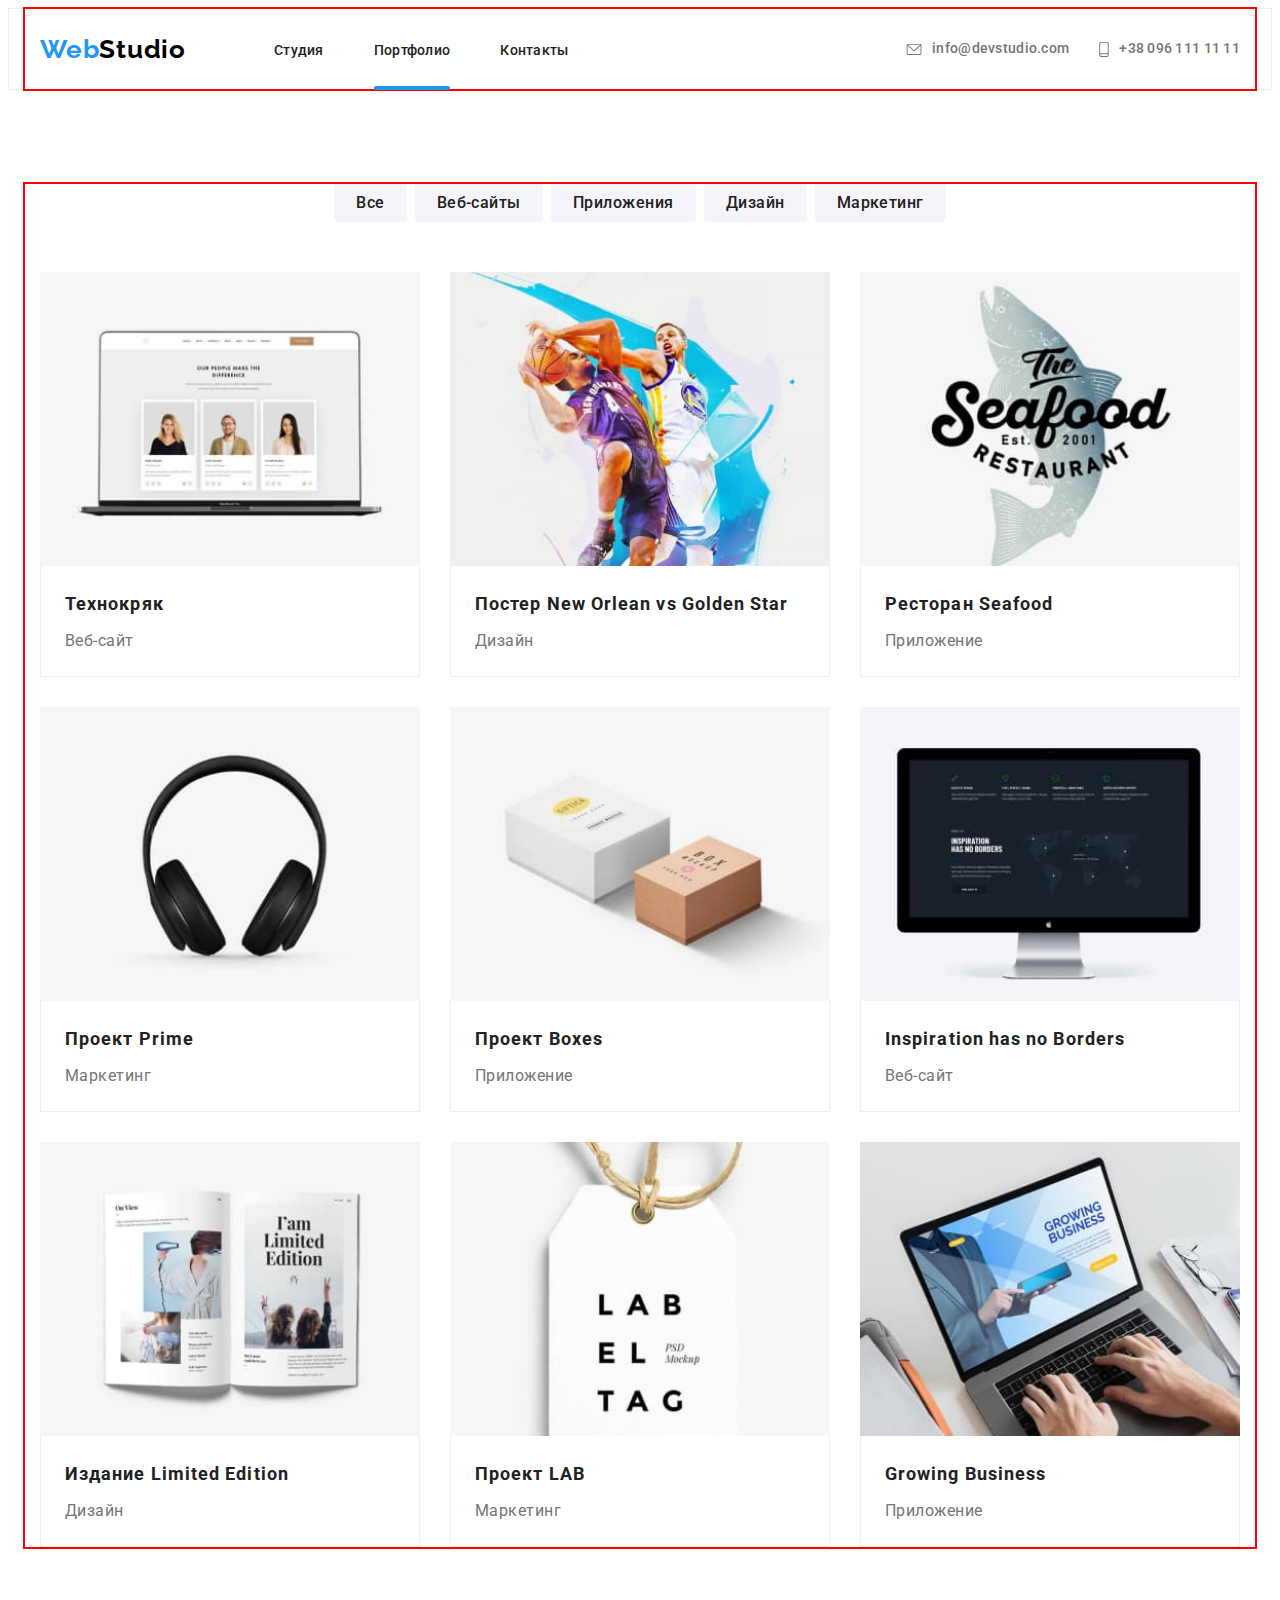
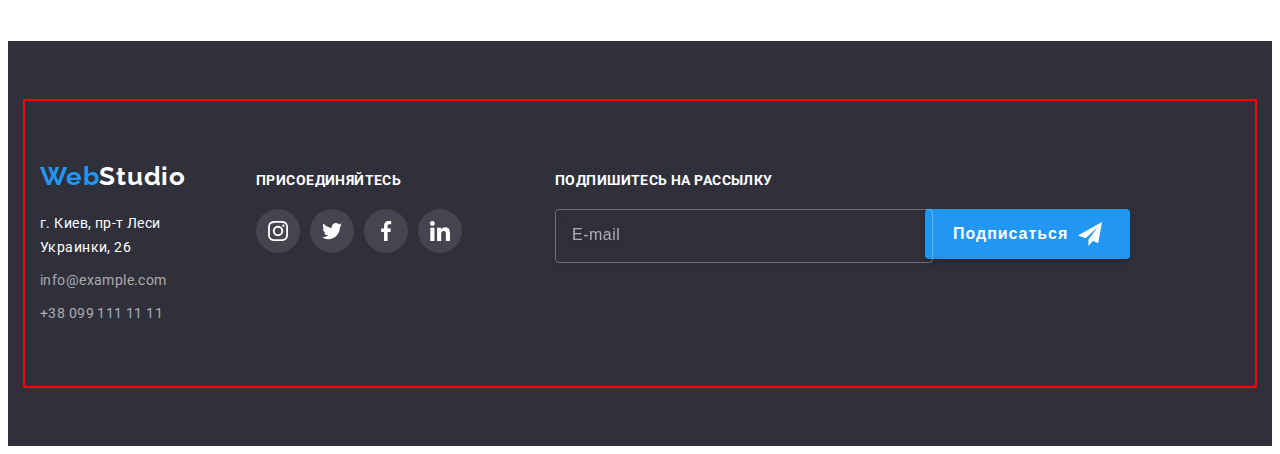
==== portfolio.html @ 84be03d5 "адаптив" ====
<!DOCTYPE html>
<html lang="en">
  <head>
    <meta charset="UTF-8" />
    <meta http-equiv="X-UA-Compatible" content="IE=edge" />
    <meta name="viewport" content="width=device-width, initial-scale=1.0" />
    <title>WebStudio</title>
    <link
      rel="stylesheet"
      href="https://cdnjs.cloudflare.com/ajax/libs/modern-normalize/1.1.0/modern-normalize.min.css"
      integrity="sha512-wpPYUAdjBVSE4KJnH1VR1HeZfpl1ub8YT/NKx4PuQ5NmX2tKuGu6U/JRp5y+Y8XG2tV+wKQpNHVUX03MfMFn9Q=="
      crossorigin="anonymous"
      referrerpolicy="no-referrer"
    />
    <link rel="preconnect" href="https://fonts.googleapis.com" />
    <link rel="preconnect" href="https://fonts.gstatic.com" crossorigin />
    <link rel="stylesheet" href="./css/main.css" />
    <link
      href="https://fonts.googleapis.com/css2?family=Raleway:wght@700&family=Roboto:wght@400;500;700;900&display=swap"
      rel="stylesheet"
    />
  </head>
  <body>
    <header class="header header-border">
      <div class="container">
        <a href="./index.html" class="link header__logo-link">
          <div class="header__logo">
            Web<span class="header__logo-studio">Studio</span>
          </div>
        </a>
        <nav class="nav">
          <ul class="nav-list list">
            <li class="nav-list__item">
              <a href="./index.html" class="nav-list__link link">Студия</a>
            </li>
            <li class="nav-list__item">
              <a href="./portfolio.html" class="nav-list__link link active"
                >Портфолио</a
              >
            </li>
            <li class="nav-list__item">
              <a href="" class="nav-list__link link">Контакты</a>
            </li>
          </ul>
        </nav>
        <ul class="contact list">
          <li class="contact__item">
            <a href="mailto:info@devstudio.com" class="contact__link link">
              <svg class="contact__icon" width="16px" height="12px">
                <use
                  href="./images/icons.svg/symbol-defs2.svg#icon-envelope-hover"
                ></use></svg
              >info@devstudio.com
            </a>
          </li>
          <li class="contact__item">
            <a href="tel:+380961111111" class="contact__link link">
              <svg class="contact__icon" width="10px" height="16px">
                <use
                  href="./images/icons.svg/symbol-defs2.svg#icon-smartphone"
                ></use></svg
              >+38 096 111 11 11
            </a>
          </li>
        </ul>
      </div>
    </header>
    <main>
      <!-- section 1 -->
      <section class="menu section">
        <div class="container">
          <ul class="menu-list list">
            <li class="menu-item">
              <button class="menu-item-btn" type="button">
                <div class="menu-text">Все</div>
              </button>
            </li>
            <li class="menu-item">
              <button class="menu-item-btn" type="button">Веб-сайты</button>
            </li>
            <li class="menu-item">
              <button class="menu-item-btn" type="button">Приложения</button>
            </li>
            <li class="menu-item">
              <button class="menu-item-btn" type="button">Дизайн</button>
            </li>
            <li class="menu-item">
              <button class="menu-item-btn" type="button">Маркетинг</button>
            </li>
          </ul>
          <div class="works">
            <ul class="works-list list">
              <li class="works-item">
                <div class="works-cover-wrap">
                  <img
                    src="./images/portfolio-work1.jpg"
                    alt="технокряк"
                    width="370"
                    height="294"
                  />
                  <p class="works-over-text">
                    Ресурс предлагает комплексные предложения с разным уровнем
                    функционала и сервисов. Все это позволит посетителю получить
                    исчерпывающие сведения о компании или частном лице.
                  </p>
                </div>
                <div class="works-text">
                  <h2 class="works-title">Технокряк</h2>
                  <p class="works-after-title">Веб-сайт</p>
                </div>
              </li>
              <li class="works-item">
                <div class="works-cover-wrap">
                  <img
                    src="./images/portfolio-work2.jpg"
                    alt="постер"
                    width="370"
                    height="294"
                  />
                  <p class="works-over-text">
                    Ресурс предлагает комплексные предложения с разным уровнем
                    функционала и сервисов. Все это позволит посетителю получить
                    исчерпывающие сведения о компании или частном лице.
                  </p>
                </div>
                <div class="works-text">
                  <h2 class="works-title">Постер New Orlean vs Golden Star</h2>
                  <p class="works-after-title">Дизайн</p>
                </div>
              </li>
              <li class="works-item">
                <div class="works-cover-wrap">
                  <img
                    src="./images/portfolio-work3.jpg"
                    alt="ресторан"
                    width="370"
                    height="294"
                  />
                  <p class="works-over-text">
                    Ресурс предлагает комплексные предложения с разным уровнем
                    функционала и сервисов. Все это позволит посетителю получить
                    исчерпывающие сведения о компании или частном лице.
                  </p>
                </div>
                <div class="works-text">
                  <h2 class="works-title">Ресторан Seafood</h2>
                  <p class="works-after-title">Приложение</p>
                </div>
              </li>
              <li class="works-item">
                <div class="works-cover-wrap">
                  <img
                    src="./images/portfolio-work4.jpg"
                    alt="проект prime"
                    width="370"
                    height="294"
                  />
                  <p class="works-over-text">
                    Ресурс предлагает комплексные предложения с разным уровнем
                    функционала и сервисов. Все это позволит посетителю получить
                    исчерпывающие сведения о компании или частном лице.
                  </p>
                </div>
                <div class="works-text">
                  <h2 class="works-title">Проект Prime</h2>
                  <p class="works-after-title">Маркетинг</p>
                </div>
              </li>
              <li class="works-item">
                <div class="works-cover-wrap">
                  <img
                    src="./images/portfolio-work5.jpg"
                    alt="проект boxes"
                    width="370"
                    height="294"
                  />
                  <p class="works-over-text">
                    Ресурс предлагает комплексные предложения с разным уровнем
                    функционала и сервисов. Все это позволит посетителю получить
                    исчерпывающие сведения о компании или частном лице.
                  </p>
                </div>
                <div class="works-text">
                  <h2 class="works-title">Проект Boxes</h2>
                  <p class="works-after-title">Приложение</p>
                </div>
              </li>
              <li class="works-item">
                <div class="works-cover-wrap">
                  <img
                    src="./images/portfolio-work6.jpg"
                    alt="вебсайт inspiration"
                    width="370"
                    height="294"
                  />
                  <p class="works-over-text">
                    Ресурс предлагает комплексные предложения с разным уровнем
                    функционала и сервисов. Все это позволит посетителю получить
                    исчерпывающие сведения о компании или частном лице.
                  </p>
                </div>
                <div class="works-text">
                  <h2 class="works-title">Inspiration has no Borders</h2>
                  <p class="works-after-title">Веб-сайт</p>
                </div>
              </li>
              <li class="works-item">
                <div class="works-cover-wrap">
                  <img
                    src="./images/portfolio-work7.jpg"
                    alt="издание"
                    width="370"
                    height="294"
                  />
                  <p class="works-over-text">
                    Ресурс предлагает комплексные предложения с разным уровнем
                    функционала и сервисов. Все это позволит посетителю получить
                    исчерпывающие сведения о компании или частном лице.
                  </p>
                </div>
                <div class="works-text">
                  <h2 class="works-title">Издание Limited Edition</h2>
                  <p class="works-after-title">Дизайн</p>
                </div>
              </li>
              <li class="works-item">
                <div class="works-cover-wrap">
                  <img
                    src="./images/portfolio-work8.jpg"
                    alt="проект lab"
                    width="370"
                    height="294"
                  />
                  <p class="works-over-text">
                    Ресурс предлагает комплексные предложения с разным уровнем
                    функционала и сервисов. Все это позволит посетителю получить
                    исчерпывающие сведения о компании или частном лице.
                  </p>
                </div>
                <div class="works-text">
                  <h2 class="works-title">Проект LAB</h2>
                  <p class="works-after-title">Маркетинг</p>
                </div>
              </li>
              <li class="works-item">
                <div class="works-cover-wrap">
                  <img
                    src="./images/portfolio-work9.jpg"
                    alt="приложение growing"
                    width="370"
                    height="294"
                  />
                  <p class="works-over-text">
                    Ресурс предлагает комплексные предложения с разным уровнем
                    функционала и сервисов. Все это позволит посетителю получить
                    исчерпывающие сведения о компании или частном лице.
                  </p>
                </div>
                <div class="works-text">
                  <h2 class="works-title">Growing Business</h2>
                  <p class="works-after-title">Приложение</p>
                </div>
              </li>
            </ul>
          </div>
        </div>
      </section>
    </main>
    <footer class="footer">
      <div class="container">
        <div class="footer-content">
          <div class="contacts-block">
            <a href="./index.html" class="logo-link link">
              <div class="logo-link__text">
                Web<span class="logo-link__studio">Studio</span>
              </div>
            </a>
            <address class="address">
              <ul class="address-list list">
                <li class="address-list__item">
                  <a
                    class="address-list__link link"
                    href="https://goo.gl/maps/1SCj835wtnktaxQW8"
                    target="_blank"
                    rel="noopener noreferrer "
                  >
                    г. Киев, пр-т Леси Украинки, 26</a
                  >
                </li>
                <li class="address-list__item">
                  <a
                    class="address-list__contacts link"
                    href="mailto:info@example.com"
                    >info@example.com</a
                  >
                </li>
                <li class="address-list__item">
                  <a
                    class="address-list__contacts link"
                    href="tel:+380991111111"
                    >+38 099 111 11 11</a
                  >
                </li>
              </ul>
            </address>
          </div>
          <div class="soc-icons">
            <h3 class="soc-icons__title">Присоединяйтесь</h3>
            <ul class="icons-list list">
              <li class="icons-list__item">
                <a href="" class="icons-list__link link">
                  <svg class="icons-list__svg" width="20px" height="20px">
                    <use
                      href="./images/icons.svg/symbol-defs.svg#icon-instagram-2"
                    ></use>
                  </svg>
                </a>
              </li>
              <li class="icons-list__item">
                <a href="" class="icons-list__link link">
                  <svg class="icons-list__svg" width="20px" height="20px">
                    <use
                      href="./images/icons.svg/symbol-defs.svg#icon-twitter-1"
                    ></use>
                  </svg>
                </a>
              </li>
              <li class="icons-list__item">
                <a href="" class="icons-list__link link">
                  <svg class="icons-list__svg" width="20px" height="20px">
                    <use
                      href="./images/icons.svg/symbol-defs.svg#icon-facebook-1"
                    ></use>
                  </svg>
                </a>
              </li>
              <li class="icons-list__item">
                <a href="" class="icons-list__link link">
                  <svg class="icons-list__svg" width="20px" height="20px">
                    <use
                      href="./images/icons.svg/symbol-defs.svg#icon-linkedin-1"
                    ></use>
                  </svg>
                </a>
              </li>
            </ul>
          </div>
          <div class="subscribe subscribe_margin">
            <h3 class="subscribe__title">Подпишитесь на рассылку</h3>
            <form class="subscribe__form">
              <div class="subscribe__input">
                <input
                  type="text"
                  name="email"
                  class="subscribe__email"
                  placeholder="E-mail"
                />
              </div>
              <div class="button">
                <button type="submit" class="button__subscribe">
                  <span class="button__text">Подписаться</span>
                  <svg class="button__icon" width="24px" height="24px">
                    <use
                      href="./images/icons.svg/symbol-defs.svg#icon-icon-send"
                    ></use>
                  </svg>
                </button>
              </div>
            </form>
          </div>
        </div>
      </div>
    </footer>
  </body>
</html>
---- css/main.css ----
p, h1, h2, h3, h4, h5, h6 {
  margin: 0;
}

ul, ol {
  margin: 0;
  padding-left: 0;
}

body {
  font-family: Roboto, sans-serif;
}

button {
  border: 0;
  cursor: pointer;
}

.list {
  list-style: none;
}

.link {
  text-decoration: none;
}

img {
  display: block;
  max-width: 100%;
  height: auto;
  width: 100%;
}

:root {
  --main-color: #212121;
  --second-main-color: #757575;
  --accent-color: #2196F3;
  --main-background-color: #2F303A;
  --second-background-color: #F5F4FA;
  --typical-gap: 30px;
}

.visually-hidden {
  position: absolute;
  white-space: nowrap;
  width: 1px;
  height: 1px;
  overflow: hidden;
  border: 0;
  padding: 0;
  clip: rect(0 0 0 0);
  clip-path: inset(50%);
  margin: -1px;
}

.container {
  width: 100%;
  padding-left: 15px;
  padding-right: 15px;
  margin: 0 auto;
  outline: 2px solid red;
}
@media screen and (min-width: 480px) {
  .container {
    width: 480px;
  }
}
@media screen and (min-width: 768px) {
  .container {
    width: 768px;
  }
}
@media screen and (min-width: 1200px) {
  .container {
    width: 1200px;
  }
}

.header-border {
  border: 1px solid #ECECEC;
}

.header {
  height: 80px;
  display: flex;
}
.header .container {
  display: flex;
  align-items: center;
}

.nav-list {
  display: flex;
}

.contact {
  display: flex;
  margin-left: auto;
}
@media screen and (min-width: 768px) {
  .contact {
    flex-direction: column;
  }
}
@media screen and (min-width: 1200px) {
  .contact {
    flex-direction: row;
  }
}

.header__logo {
  font-family: "Raleway", sans-serif;
  font-weight: 700;
  font-size: 24px;
  line-height: 1.16;
  letter-spacing: 0.03em;
  margin-right: 93px;
  color: var(--accent-color);
}
@media screen and (min-width: 768px) {
  .header__logo {
    margin-right: 88px;
  }
}
@media screen and (min-width: 1200px) {
  .header__logo {
    font-size: 26px;
    line-height: 1.19;
  }
}

.header__logo-studio {
  color: #000000;
}

.nav-list__link {
  font-weight: 500;
  font-size: 14px;
  line-height: 1.14;
  letter-spacing: 0.02em;
  color: var(--main-color);
}
.nav-list__link:hover, .nav-list__link:focus {
  color: var(--accent-color);
  transition-property: color;
  transition-duration: 250ms;
  transition-timing-function: cubic-bezier(0.4, 0, 0.2, 1);
}
.nav-list__link.active::after {
  content: "";
  position: absolute;
  background: #2196F3;
  border-radius: 2px;
  width: 100%;
  height: 4px;
  bottom: -31px;
  right: 0;
}

.nav-list__item {
  position: relative;
}
.nav-list__item:not(:last-child) {
  margin-right: 50px;
}

@media screen and (min-width: 768px) {
  .contact__item:not(:last-child) {
    margin-bottom: 10px;
  }
}
@media screen and (min-width: 1200px) {
  .contact__item:not(:last-child) {
    margin-right: var(--typical-gap);
    margin-bottom: 0;
  }
}

.contact__link {
  font-weight: 500;
  font-size: 14px;
  line-height: 1.14;
  letter-spacing: 0.02em;
  color: var(--second-main-color);
  display: flex;
  align-items: center;
}
.contact__link:hover, .contact__link:focus {
  color: var(--accent-color);
  transition-property: color;
  transition-duration: 250ms;
  transition-timing-function: cubic-bezier(0.4, 0, 0.2, 1);
}
@media screen and (min-width: 768px) {
  .contact__link {
    font-size: 12px;
    line-height: 1.16;
  }
}
@media screen and (min-width: 1200px) {
  .contact__link {
    font-size: 14px;
    line-height: 1.14;
  }
}

.contact__icon {
  fill: var(--second-main-color);
  margin-right: 10px;
}
.contact__link:hover .contact__icon, .contact__link:focus .contact__icon {
  fill: var(--accent-color);
  transition-property: fill;
  transition-duration: 250ms;
  transition-timing-function: cubic-bezier(0.4, 0, 0.2, 1);
}

.section {
  padding: 60px 0;
}
@media screen and (min-width: 1200px) {
  .section {
    padding: 94px 0;
  }
}

.hero {
  background-color: var(--main-background-color);
  background-image: linear-gradient(rgba(47, 48, 58, 0.4), rgba(47, 48, 58, 0.4)), url(../images/herou-img.jpg);
}

.hero__content {
  text-align: center;
  padding-top: 106px;
  padding-bottom: 106px;
  padding-right: 45px;
  padding-left: 45px;
}

.hero__title {
  font-weight: 900;
  font-size: 26px;
  line-height: 1.62;
  text-align: center;
  letter-spacing: 0.06em;
  text-transform: uppercase;
  color: #FFFFFF;
  margin: 0 auto;
  margin-bottom: 30px;
}
@media screen and (min-width: 1200px) {
  .hero__title {
    font-size: 44px;
    line-height: 1.36;
  }
}

.hero__btn {
  font-family: Roboto, sans-serif;
  font-style: normal;
  font-weight: 700;
  font-size: 16px;
  line-height: 1.88;
  display: inline-block;
  text-align: center;
  letter-spacing: 0.06em;
  color: #FFFFFF;
  background-color: var(--accent-color);
  background: #2196F3;
  box-shadow: 0px 4px 4px rgba(0, 0, 0, 0.15);
  border-radius: 4px;
  width: 200px;
  padding: 10px 32px;
  white-space: nowrap;
}

.about-list__icons {
  max-width: 100%;
  height: 120px;
  display: flex;
  justify-content: center;
  align-items: center;
  background-color: #F5F4FA;
  margin-bottom: 30px;
}

.about-list {
  margin-bottom: -30px;
}
@media screen and (min-width: 768px) {
  .about-list {
    display: flex;
    flex-wrap: wrap;
    margin-right: -30px;
  }
}

.about-list__item {
  margin-bottom: 30px;
}
@media screen and (min-width: 768px) {
  .about-list__item {
    width: calc(50% - 30px);
    margin-right: 30px;
  }
  .about-list__item:nth-last-child(-n+2) {
    margin-bottom: 0;
  }
}
@media screen and (min-width: 1200px) {
  .about-list__item {
    width: calc(25% - 30px);
    margin-bottom: 0;
  }
}

.about-list__title {
  font-weight: 700;
  font-size: 14px;
  line-height: 1.14;
  letter-spacing: 0.03em;
  text-align: center;
  text-transform: uppercase;
  color: var(--main-color);
  margin-bottom: 10px;
}
@media screen and (min-width: 1200px) {
  .about-list__title {
    text-align: start;
  }
}

.about-list__after-title {
  font-size: 14px;
  line-height: 1.71;
  letter-spacing: 0.03em;
  color: var(--second-main-color);
}

.work__title, .team__title, .clients__title {
  font-weight: 700;
  font-size: 28px;
  line-height: 1.17;
  text-align: center;
  letter-spacing: 0.03em;
  color: var(--main-color);
}

.work__title {
  margin-bottom: 50px;
}

.work-list {
  display: flex;
  justify-content: space-between;
}

.work-list__item {
  max-height: 294px;
  position: relative;
}
.work-list__item:not(:last-child) {
  margin-right: var(--typical-gap);
}

.work-list__cover-text {
  position: absolute;
  bottom: 0;
  width: 100%;
  background: rgba(47, 48, 58, 0.8);
  font-weight: 700;
  font-size: 14px;
  line-height: 1.14;
  text-align: center;
  letter-spacing: 0.03em;
  text-transform: uppercase;
  color: #FFFFFF;
  padding-top: 27px;
  padding-bottom: 27px;
}

.team-content {
  padding-top: 60px;
  padding-bottom: 60px;
}

.team {
  background-color: #F5F4FA;
}

.team__title {
  margin-bottom: 30px;
}

.team-list__after-title {
  font-weight: 500;
  font-size: 16px;
  line-height: 1.18;
  text-align: center;
  letter-spacing: 0.03em;
  color: var(--main-color);
  margin-bottom: 10px;
  display: block;
}

.team-list {
  display: flex;
  text-align: center;
  flex-direction: column;
}
@media screen and (min-width: 768px) {
  .team-list {
    flex-wrap: wrap;
    flex-direction: row;
    margin-right: -30px;
  }
}

.team-list__image {
  margin-bottom: var(--typical-gap);
}

.team-list__item {
  margin-right: 0;
  background: #FFFFFF;
  box-shadow: 0px 1px 3px rgba(0, 0, 0, 0.12), 0px 1px 1px rgba(0, 0, 0, 0.14), 0px 2px 1px rgba(0, 0, 0, 0.2);
  border-radius: 0px 0px 4px 4px;
}
.team-list__item:not(:last-child) {
  margin-bottom: 30px;
}
@media screen and (min-width: 768px) {
  .team-list__item {
    width: calc(50% - 30px);
    margin-right: 30px;
  }
}

.team-list__text {
  font-size: 16px;
  line-height: 1.18;
  text-align: center;
  letter-spacing: 0.03em;
  color: var(--second-main-color);
  margin-bottom: 16px;
}

.soc-list {
  display: flex;
  justify-content: center;
}

.soc-list__item + .soc-list__item {
  margin-left: 10px;
}

.soc-list__item {
  padding-bottom: 30px;
}

.soc-list__link {
  width: 44px;
  height: 44px;
  background-color: transparent;
  border-radius: 50%;
  display: flex;
  align-items: center;
  justify-content: center;
}
.soc-list__link:hover, .soc-list__link:focus {
  background-color: var(--accent-color);
  transition-property: background-color;
  transition-duration: 250ms;
  transition-timing-function: cubic-bezier(0.4, 0, 0.2, 1);
}

.soc-list__icon {
  fill: #AFB1B8;
}
.soc-list__link:hover .soc-list__icon, .soc-list__link:focus .soc-list__icon {
  fill: #FFFFFF;
  transition-property: fill;
  transition-duration: 250ms;
  transition-timing-function: cubic-bezier(0.4, 0, 0.2, 1);
}

.clients__title {
  margin-bottom: 50px;
}

.clients-list {
  display: flex;
}

.clients-list__link {
  display: flex;
  justify-content: center;
  align-items: center;
  width: 170px;
  height: 92px;
  border: 1px solid #AFB1B8;
  border-radius: 4px;
}
.clients-list__link:hover, .clients-list__link:focus {
  border-color: var(--accent-color);
  transition-property: border-color;
  transition-duration: 250ms;
  transition-timing-function: cubic-bezier(0.4, 0, 0.2, 1);
}

.clients-list__item + .clients-list__item {
  margin-left: var(--typical-gap);
}

.clients-list__icon {
  fill: #AFB1B8;
}
.clients-list__link:hover .clients-list__icon, .clients-list__link:focus .clients-list__icon {
  fill: var(--accent-color);
  transition-property: fill;
  transition-duration: 250ms;
  transition-timing-function: cubic-bezier(0.4, 0, 0.2, 1);
}

.logo-link__text {
  font-family: "Raleway", sans-serif;
  font-weight: 700;
  font-size: 26px;
  line-height: 1.19;
  letter-spacing: 0.03em;
  margin-bottom: 20px;
  color: var(--accent-color);
}

.logo-link__studio {
  color: #FFFFFF;
}

.footer {
  background-color: var(--main-background-color);
  padding-top: 60px;
  padding-bottom: 60px;
}

.address-list__link {
  font-style: normal;
  font-size: 14px;
  line-height: 1.71;
  letter-spacing: 0.03em;
  color: #FFFFFF;
}

.address-list {
  display: block;
}

.address-list__contacts {
  font-style: normal;
  font-size: 14px;
  line-height: 1.71;
  letter-spacing: 0.03em;
  color: rgba(255, 255, 255, 0.6);
}

.address-list__item:not(:last-child) {
  margin-bottom: 9px;
}

.footer-content {
  display: flex;
}

.icons-list__link {
  width: 44px;
  height: 44px;
  background: rgba(255, 255, 255, 0.1);
  border-radius: 50%;
  display: flex;
  align-items: center;
  justify-content: center;
}
.icons-list__link:hover, .icons-list__link:focus {
  background: var(--accent-color);
  transition-property: background;
  transition-duration: 250ms;
  transition-timing-function: cubic-bezier(0.4, 0, 0.2, 1);
}

.icons-list__svg {
  fill: #FFFFFF;
}

.icons-list__item + .icons-list__item {
  margin-left: 10px;
}

.icons-list {
  display: flex;
}

.contacts-block {
  margin-right: 70px;
  padding-top: 60px;
  padding-bottom: 60px;
}

.soc-icons {
  padding-top: 72px;
  padding-bottom: 100px;
}

.soc-icons__title {
  font-weight: 700;
  font-size: 14px;
  line-height: 1.14;
  letter-spacing: 0.03em;
  text-transform: uppercase;
  color: #FFFFFF;
  margin-bottom: 20px;
}

.subscribe_margin {
  margin-left: 93px;
  margin-top: 72px;
  width: 100%;
}

.subscribe__input {
  max-width: 358px;
  width: 100%;
  margin-right: 12px;
}

.subscribe__title {
  font-weight: 700;
  font-size: 14px;
  line-height: 1.14;
  letter-spacing: 0.03em;
  text-transform: uppercase;
  color: #FFFFFF;
  margin-bottom: 20px;
}

.subscribe__form {
  display: flex;
}

.subscribe__email {
  height: 50px;
  width: 100%;
  padding-left: 16px;
  color: #FFFFFF;
  background: transparent;
  border: 1px solid rgba(255, 255, 255, 0.3);
  filter: drop-shadow(0px 4px 4px rgba(0, 0, 0, 0.15));
  border-radius: 4px;
  outline: 0;
}
.subscribe__email::placeholder {
  font-weight: 400;
  font-size: 16px;
  line-height: 1.25;
  letter-spacing: 0.03em;
  color: rgba(255, 255, 255, 0.6);
}

.button__subscribe {
  font-weight: 700;
  font-size: 16px;
  line-height: 1.88;
  display: flex;
  align-items: center;
  text-align: center;
  letter-spacing: 0.06em;
  color: #FFFFFF;
  padding: 10px 28px;
  background: #2196F3;
  box-shadow: 0px 4px 4px rgba(0, 0, 0, 0.15);
  border-radius: 4px;
}

.button__text {
  margin-right: 10px;
}

.button__icon {
  fill: #FFFFFF;
}

.menu-item-btn {
  font-family: Roboto, sans-serif;
  font-style: normal;
  font-weight: 500;
  font-size: 16px;
  line-height: 1.62;
  text-align: center;
  letter-spacing: 0.03em;
  color: var(--main-color);
  padding: 6px 22px;
  background: #F5F4FA;
  border-radius: 4px;
}
.menu-item-btn:hover, .menu-item-btn:focus {
  font-family: "Roboto";
  font-style: normal;
  font-weight: 500;
  font-size: 16px;
  line-height: 1.62;
  text-align: center;
  letter-spacing: 0.03em;
  color: #FFFFFF;
  background: #2196F3;
  box-shadow: 0px 3px 1px rgba(0, 0, 0, 0.1), 0px 1px 2px rgba(0, 0, 0, 0.08), 0px 2px 2px rgba(0, 0, 0, 0.12);
  transition-property: background, color, box-shadow;
  transition-duration: 250ms;
  transition-timing-function: cubic-bezier(0.4, 0, 0.2, 1);
}

.menu .menu-list {
  display: flex;
  justify-content: center;
  margin-bottom: 50px;
}

.menu-item:not(:last-child) {
  margin-right: 8px;
}

.works-list {
  display: flex;
  flex-wrap: wrap;
  margin-left: -30px;
}

.works-item {
  width: calc(33.3333333333% - 30px);
  margin-left: 30px;
  cursor: pointer;
  display: flex;
  flex-direction: column;
  overflow: hidden;
}
.works-item:hover, .works-item:focus {
  background: #FFFFFF;
  box-shadow: 0px 1px 1px rgba(0, 0, 0, 0.12), 0px 4px 4px rgba(0, 0, 0, 0.06), 1px 4px 6px rgba(0, 0, 0, 0.16);
  transition-property: box-shadow;
  transition-duration: 250ms;
  transition-timing-function: cubic-bezier(0.4, 0, 0.2, 1);
}
.works-item:nth-child(-n+6) {
  margin-bottom: var(--typical-gap);
}

.works-cover-wrap {
  position: relative;
  overflow: hidden;
  max-height: 294px;
}

.works-over-text {
  position: absolute;
  height: 100%;
  padding: 63px 24px;
  top: 0;
  left: 0;
  font-weight: 400;
  font-size: 18px;
  line-height: 1.56;
  letter-spacing: 0.03em;
  color: #FFFFFF;
  background: rgba(33, 150, 243, 0.9);
  transform: translateY(100%);
  transition: transform 300ms;
}
.works-item:hover .works-over-text {
  transform: translateY(0);
}

.works-title {
  font-weight: 700;
  font-size: 18px;
  line-height: 2;
  letter-spacing: 0.06em;
  color: var(--main-color);
  margin-bottom: 4px;
}

.works-after-title {
  font-size: 16px;
  line-height: 1.875;
  letter-spacing: 0.03em;
  color: var(--second-main-color);
}

.works-text {
  background: #FFFFFF;
  border: 1px solid #EEEEEE;
  padding: 20px 24px;
  border-top: 0;
}

.backdrop {
  position: fixed;
  top: 0;
  width: 100%;
  height: 100%;
  background-color: rgba(122, 118, 118, 0.699);
  transition: opacity 350ms, visibility 350ms;
}

.backdrop.is-hidden .modal {
  transform: rotate(0) scale(0.3);
}

.is-hidden {
  opacity: 0;
  pointer-events: none;
  visibility: hidden;
}

.modal {
  position: absolute;
  top: 50%;
  left: 50%;
  transform: rotate(360deg) translate(-50%, -50%) scale(1);
  width: 528px;
  min-height: 581px;
  background-color: #FFFFFF;
  border-radius: 7px;
  transition: transform 400ms;
  padding-top: 44px;
  padding-right: 40px;
  padding-left: 40px;
}

.modal__button-close {
  width: 30px;
  height: 30px;
  position: absolute;
  right: 8px;
  border: 1px solid rgba(0, 0, 0, 0.055);
  border-radius: 50%;
  background: #fff;
  top: 8px;
  padding: 6px;
}

.modal__icon-close {
  margin-left: -1px;
}

.modal__button:hover .modal__icon-close {
  fill: var(--accent-color);
  transition-duration: 250ms;
  transition-timing-function: cubic-bezier(0.4, 0, 0.2, 1);
}

.modal__title {
  font-weight: 700;
  font-size: 20px;
  line-height: 1.15;
  text-align: center;
  letter-spacing: 0.03em;
  color: #212121;
  margin-bottom: 12px;
}

.modal-form__input {
  width: 100%;
  height: 40px;
  padding-left: 42px;
  font-size: 12px;
  line-height: 1, 16;
  letter-spacing: 0.01em;
  background-color: transparent;
  border: 1px solid rgba(33, 33, 33, 0.2);
  border-radius: 4px;
  outline: 0;
}
.modal-form__input:focus {
  border: 1px solid #2196F3;
  border-radius: 4px;
}

.modal-form__input-wrap {
  position: relative;
  margin-bottom: 10px;
  margin-top: 4px;
}

.modal-form__input-icon {
  position: absolute;
  left: 12px;
  top: 50%;
  transform: translateY(-50%);
}
.modal-form__input:focus + .modal-form__input-icon {
  fill: var(--accent-color);
  transition-duration: 250ms;
  transition-timing-function: cubic-bezier(0.4, 0, 0.2, 1);
}

.modal-form__label {
  display: block;
  font-weight: 400;
  font-size: 12px;
  line-height: 1.16;
  letter-spacing: 0.01em;
  color: #757575;
}

.modal-form__textarea {
  width: 100%;
  height: 120px;
  margin-top: 4px;
  margin-bottom: 20px;
  font-size: 12px;
  line-height: 1, 16;
  letter-spacing: 0.01em;
  background-color: transparent;
  border: 1px solid rgba(33, 33, 33, 0.2);
  border-radius: 4px;
  resize: none;
  padding: 12px 16px;
  outline: 0;
}
.modal-form__textarea:focus {
  border: 1px solid #2196F3;
  border-radius: 4px;
  transition-duration: 250ms;
  transition-timing-function: cubic-bezier(0.4, 0, 0.2, 1);
}
.modal-form__textarea::placeholder {
  font-weight: 400;
  font-size: 12px;
  line-height: 1, 16;
  letter-spacing: 0.01em;
  color: rgba(117, 117, 117, 0.5);
}

.modal-form__checkbox {
  text-align: center;
}

.modal-form__checkbox-label {
  font-weight: 400;
  font-size: 14px;
  line-height: 1.71;
  letter-spacing: 0.03em;
  color: #757575;
  display: flex;
  align-items: center;
  justify-content: center;
}
.modal-form__checkbox-label::before {
  content: "";
  width: 16px;
  height: 15px;
  border: 2px solid #212121;
  border-radius: 2px;
  margin-right: 8.38px;
}

.modal-form__checkbox-icon:checked + .modal-form__checkbox-label::before {
  background-color: var(--accent-color);
  background-image: url(../images/icons.svg/Vector.svg);
  background-repeat: no-repeat;
  background-position: center;
  background-size: contain;
  border: transparent;
}

.modal-form__checkbox-link {
  color: var(--accent-color);
  margin-left: 3px;
}

.modal-form__checkbox-btn {
  font-weight: 700;
  font-size: 16px;
  line-height: 1.88;
  text-align: center;
  letter-spacing: 0.06em;
  color: #FFFFFF;
  background: #188CE8;
  box-shadow: 0px 4px 4px rgba(0, 0, 0, 0.15);
  border-radius: 4px;
  padding: 10px 55px;
  margin-top: 30px;
}/*# sourceMappingURL=main.css.map */
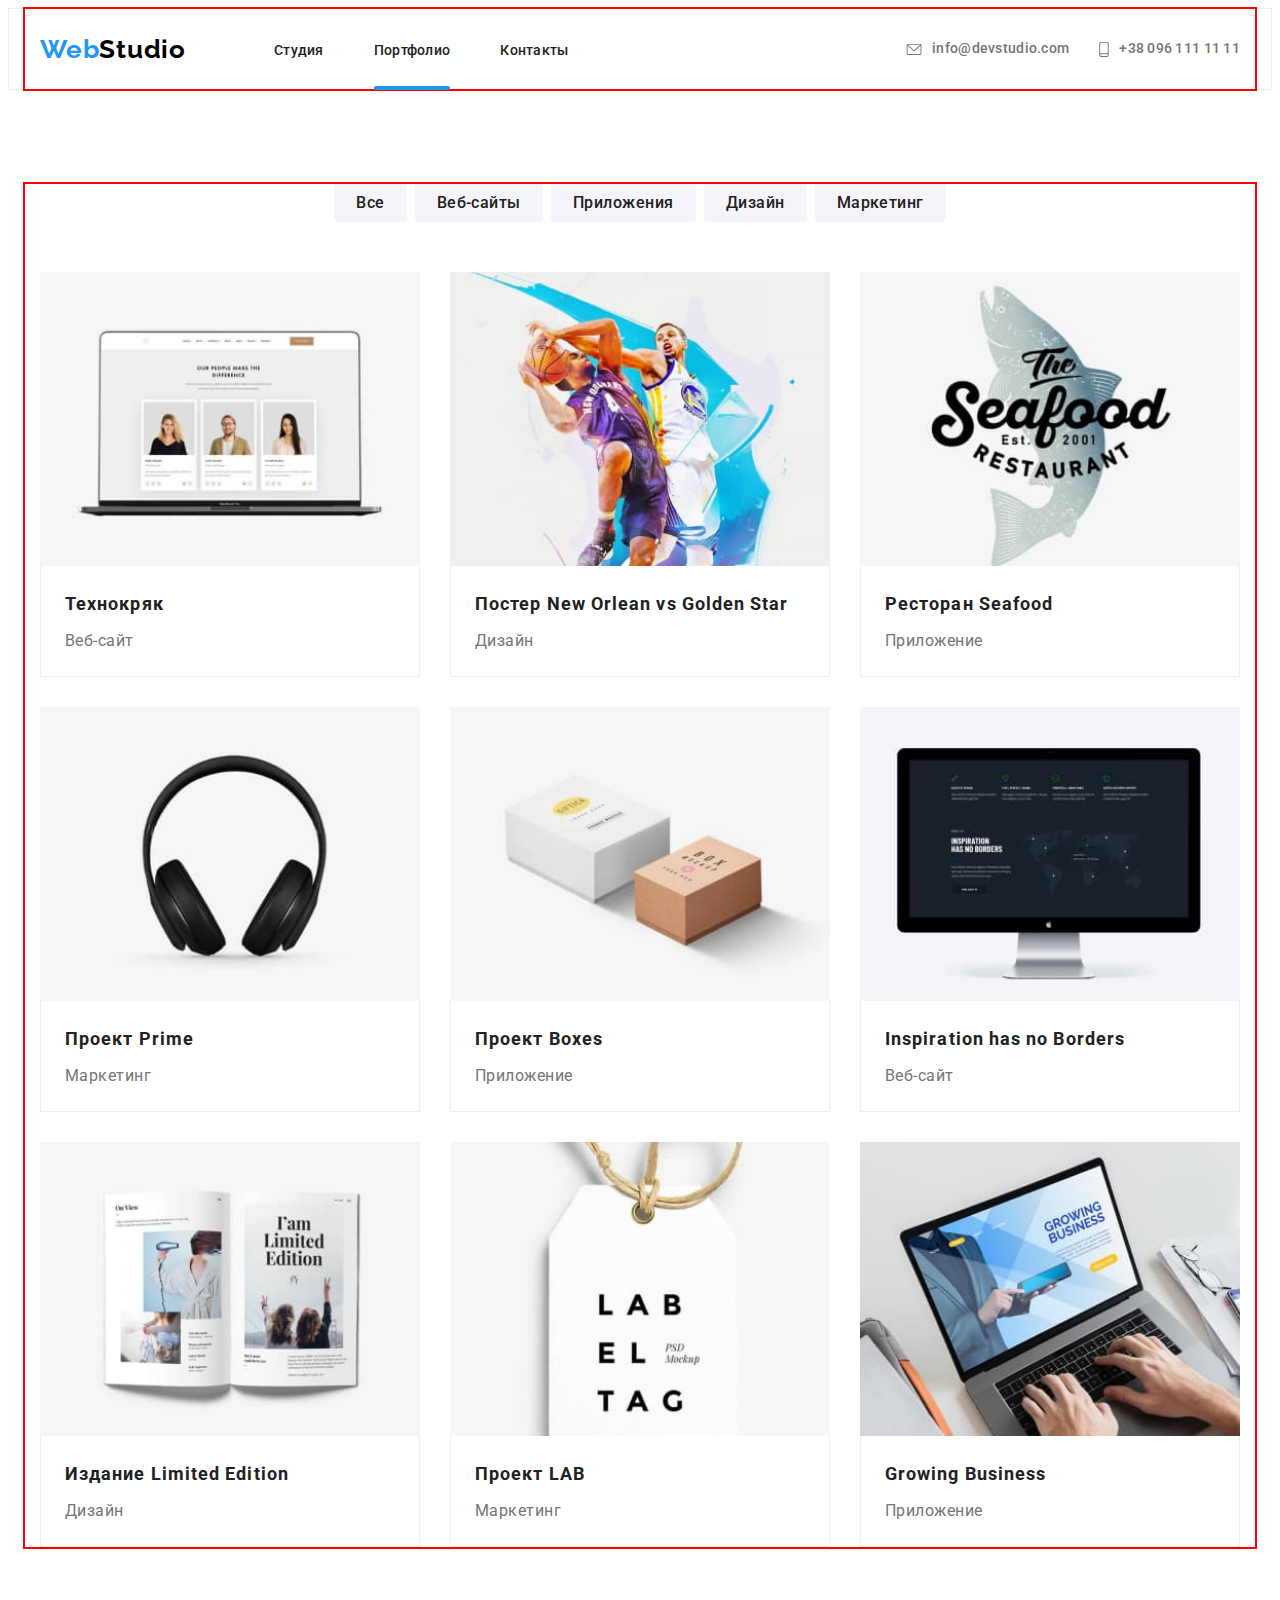
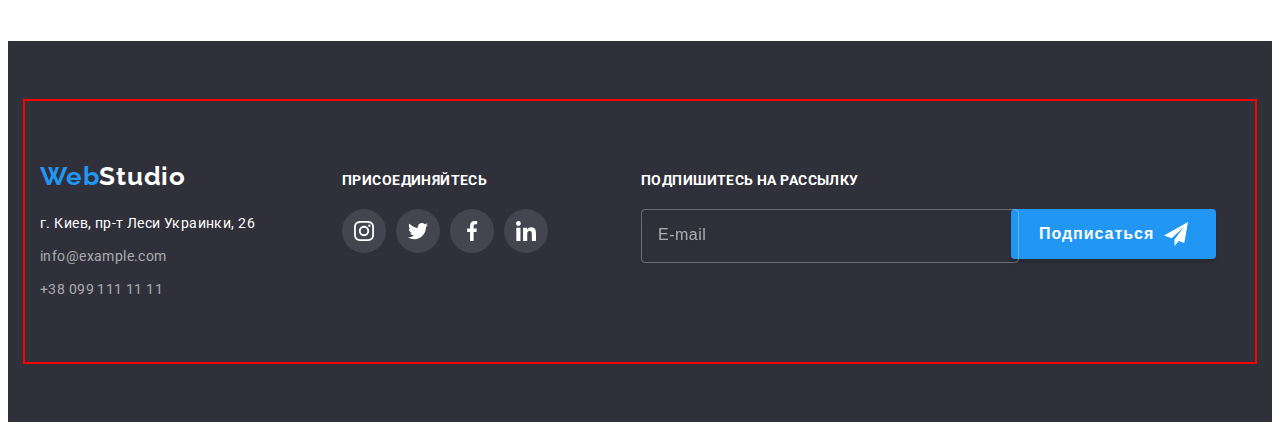
==== commit 7c4c6013: "in proces" ====
--- a/portfolio.html
+++ b/portfolio.html
@@ -63,6 +63,75 @@
             </a>
           </li>
         </ul>
+        <button type="button" class="menu-btn button">
+          <svg class="menu-btn__icon" width="40px" height="40px">
+            <use
+              href="./images/icons.svg/symbol-defs.svg#icon-menu_button"
+            ></use>
+          </svg>
+        </button>
+      </div>
+      <div class="mob-menu is-hidden">
+        <div class="container">
+          <div class="mob-menu-top">
+            <button type="button" class="mob-menu__button-close button">
+              <svg class="mob-menu__icon-close" width="40px" height="40px">
+                <use
+                  href="./images/icons.svg/symbol-defs.svg#icon-close-mob-menu"
+                ></use>
+              </svg>
+            </button>
+            <ul class="mob-menu-list list">
+              <li class="mob-menu-list__item">
+                <a href="./index.html" class="mob-menu-list__link link"
+                  >Студия</a
+                >
+              </li>
+              <li class="mob-menu-list__item">
+                <a
+                  href="./portfolio.html"
+                  class="mob-menu-list__link link active"
+                  >Портфолио</a
+                >
+              </li>
+              <li class="mob-menu-list__item">
+                <a href="" class="mob-menu-list__link link">Контакты</a>
+              </li>
+            </ul>
+          </div>
+          <div class="mob-menu-bottom">
+            <ul class="mob-menu-contact list">
+              <li class="mob-menu-contact__item">
+                <a
+                  href="tel:+380961111111"
+                  class="mob-menu-contact__link-tel link"
+                  >+38 096 111 11 11
+                </a>
+              </li>
+              <li class="mob-menu-contact__item">
+                <a
+                  href="mailto:info@devstudio.com"
+                  class="mob-menu-contact__link link"
+                  >info@devstudio.com
+                </a>
+              </li>
+            </ul>
+            <ul class="mob-menu-soc list">
+              <li class="mob-menu-soc__item">
+                <a href="" class="mob-menu-soc__link link">Instagram</a>
+              </li>
+              <li class="mob-menu-soc__item">
+                <a href="" class="mob-menu-soc__link link">Twitter</a>
+              </li>
+              <li class="mob-menu-soc__item">
+                <a href="" class="mob-menu-soc__link link">Facebook</a>
+              </li>
+              <li class="mob-menu-soc__item">
+                <a href="" class="mob-menu-soc__link link">LinkedIn</a>
+              </li>
+            </ul>
+          </div>
+        </div>
       </div>
     </header>
     <main>
@@ -269,81 +338,83 @@
     <footer class="footer">
       <div class="container">
         <div class="footer-content">
-          <div class="contacts-block">
-            <a href="./index.html" class="logo-link link">
-              <div class="logo-link__text">
-                Web<span class="logo-link__studio">Studio</span>
-              </div>
-            </a>
-            <address class="address">
-              <ul class="address-list list">
-                <li class="address-list__item">
-                  <a
-                    class="address-list__link link"
-                    href="https://goo.gl/maps/1SCj835wtnktaxQW8"
-                    target="_blank"
-                    rel="noopener noreferrer "
-                  >
-                    г. Киев, пр-т Леси Украинки, 26</a
-                  >
+          <div class="footer-wrap">
+            <div class="contacts-block">
+              <a href="./index.html" class="logo-link link">
+                <div class="logo-link__text">
+                  Web<span class="logo-link__studio">Studio</span>
+                </div>
+              </a>
+              <address class="address">
+                <ul class="address-list list">
+                  <li class="address-list__item">
+                    <a
+                      class="address-list__link link"
+                      href="https://goo.gl/maps/1SCj835wtnktaxQW8"
+                      target="_blank"
+                      rel="noopener noreferrer "
+                    >
+                      г. Киев, пр-т Леси Украинки, 26</a
+                    >
+                  </li>
+                  <li class="address-list__item">
+                    <a
+                      class="address-list__contacts link"
+                      href="mailto:info@example.com"
+                      >info@example.com</a
+                    >
+                  </li>
+                  <li class="address-list__item">
+                    <a
+                      class="address-list__contacts link"
+                      href="tel:+380991111111"
+                      >+38 099 111 11 11</a
+                    >
+                  </li>
+                </ul>
+              </address>
+            </div>
+            <div class="soc-icons">
+              <h3 class="soc-icons__title">Присоединяйтесь</h3>
+              <ul class="icons-list list">
+                <li class="icons-list__item">
+                  <a href="" class="icons-list__link link">
+                    <svg class="icons-list__svg" width="20px" height="20px">
+                      <use
+                        href="./images/icons.svg/symbol-defs.svg#icon-instagram-2"
+                      ></use>
+                    </svg>
+                  </a>
                 </li>
-                <li class="address-list__item">
-                  <a
-                    class="address-list__contacts link"
-                    href="mailto:info@example.com"
-                    >info@example.com</a
-                  >
+                <li class="icons-list__item">
+                  <a href="" class="icons-list__link link">
+                    <svg class="icons-list__svg" width="20px" height="20px">
+                      <use
+                        href="./images/icons.svg/symbol-defs.svg#icon-twitter-1"
+                      ></use>
+                    </svg>
+                  </a>
                 </li>
-                <li class="address-list__item">
-                  <a
-                    class="address-list__contacts link"
-                    href="tel:+380991111111"
-                    >+38 099 111 11 11</a
-                  >
+                <li class="icons-list__item">
+                  <a href="" class="icons-list__link link">
+                    <svg class="icons-list__svg" width="20px" height="20px">
+                      <use
+                        href="./images/icons.svg/symbol-defs.svg#icon-facebook-1"
+                      ></use>
+                    </svg>
+                  </a>
+                </li>
+                <li class="icons-list__item">
+                  <a href="" class="icons-list__link link">
+                    <svg class="icons-list__svg" width="20px" height="20px">
+                      <use
+                        href="./images/icons.svg/symbol-defs.svg#icon-linkedin-1"
+                      ></use>
+                    </svg>
+                  </a>
                 </li>
               </ul>
-            </address>
-          </div>
-          <div class="soc-icons">
-            <h3 class="soc-icons__title">Присоединяйтесь</h3>
-            <ul class="icons-list list">
-              <li class="icons-list__item">
-                <a href="" class="icons-list__link link">
-                  <svg class="icons-list__svg" width="20px" height="20px">
-                    <use
-                      href="./images/icons.svg/symbol-defs.svg#icon-instagram-2"
-                    ></use>
-                  </svg>
-                </a>
-              </li>
-              <li class="icons-list__item">
-                <a href="" class="icons-list__link link">
-                  <svg class="icons-list__svg" width="20px" height="20px">
-                    <use
-                      href="./images/icons.svg/symbol-defs.svg#icon-twitter-1"
-                    ></use>
-                  </svg>
-                </a>
-              </li>
-              <li class="icons-list__item">
-                <a href="" class="icons-list__link link">
-                  <svg class="icons-list__svg" width="20px" height="20px">
-                    <use
-                      href="./images/icons.svg/symbol-defs.svg#icon-facebook-1"
-                    ></use>
-                  </svg>
-                </a>
-              </li>
-              <li class="icons-list__item">
-                <a href="" class="icons-list__link link">
-                  <svg class="icons-list__svg" width="20px" height="20px">
-                    <use
-                      href="./images/icons.svg/symbol-defs.svg#icon-linkedin-1"
-                    ></use>
-                  </svg>
-                </a>
-              </li>
-            </ul>
+            </div>
           </div>
           <div class="subscribe subscribe_margin">
             <h3 class="subscribe__title">Подпишитесь на рассылку</h3>
@@ -371,5 +442,6 @@
         </div>
       </div>
     </footer>
+    <script src="./js/menu.js"></script>
   </body>
 </html>
--- a/css/main.css
+++ b/css/main.css
@@ -89,17 +89,27 @@
   align-items: center;
 }
 
+.nav {
+  display: none;
+}
+@media screen and (min-width: 768px) {
+  .nav {
+    display: flex;
+  }
+}
+
 .nav-list {
   display: flex;
 }
 
 .contact {
-  display: flex;
+  display: none;
   margin-left: auto;
 }
 @media screen and (min-width: 768px) {
   .contact {
     flex-direction: column;
+    display: flex;
   }
 }
 @media screen and (min-width: 1200px) {
@@ -215,6 +225,140 @@
   transition-timing-function: cubic-bezier(0.4, 0, 0.2, 1);
 }
 
+.menu-btn {
+  background-color: transparent;
+  padding: 0;
+  display: block;
+  margin-left: auto;
+}
+@media screen and (min-width: 768px) {
+  .menu-btn {
+    display: none;
+  }
+}
+
+.menu-btn__icon:focus, .menu-btn__icon:hover {
+  fill: #2196F3;
+  transition-duration: 250ms;
+  transition-timing-function: cubic-bezier(0.4, 0, 0.2, 1);
+}
+
+.mob-menu {
+  position: fixed;
+  background-color: #ffffff;
+  top: 0;
+  height: 100vh;
+  width: 100vw;
+  z-index: 5;
+  transition-property: transform, opacity, visibility;
+  transition-duration: 600ms;
+  transition-timing-function: ease;
+  transform: translateX(0);
+}
+.mob-menu > .container {
+  position: relative;
+  display: flex;
+  align-items: flex-start;
+  flex-direction: column;
+  height: 100%;
+  overflow: auto;
+  justify-content: space-between;
+}
+.mob-menu.is-hidden {
+  transform: translateX(-100%);
+}
+
+.mob-menu__button-close {
+  position: absolute;
+  background-color: transparent;
+  padding: 0;
+  top: 10px;
+  right: 15px;
+}
+
+.mob-menu__icon-close:focus, .mob-menu__icon-close:hover {
+  fill: #2196F3;
+  transition-duration: 250ms;
+  transition-timing-function: cubic-bezier(0.4, 0, 0.2, 1);
+}
+
+.mob-menu-list {
+  padding-top: 48px;
+  padding-left: 25px;
+}
+
+.mob-menu-list__link {
+  font-weight: 500;
+  font-size: 40px;
+  line-height: 1.17;
+  letter-spacing: 0.02em;
+  color: #212121;
+}
+.mob-menu-list__link:focus, .mob-menu-list__link:hover {
+  color: #2196F3;
+  transition-duration: 250ms;
+  transition-timing-function: cubic-bezier(0.4, 0, 0.2, 1);
+}
+.mob-menu-list__link.active {
+  color: #2196F3;
+}
+
+.mob-menu-list__item + .mob-menu-list__item {
+  margin-top: 32px;
+}
+
+.mob-menu-contact {
+  padding-left: 25px;
+}
+
+.mob-menu-contact__item + .mob-menu-contact__item {
+  margin-top: 32px;
+}
+
+.mob-menu-contact__link-tel {
+  font-weight: 500;
+  font-size: 34px;
+  line-height: 1.17;
+  letter-spacing: 0.02em;
+  color: #2196F3;
+}
+
+.mob-menu-contact__link {
+  font-weight: 500;
+  font-size: 24px;
+  line-height: 1.16;
+  letter-spacing: 0.02em;
+  color: #757575;
+}
+
+.mob-menu-soc {
+  display: flex;
+  margin-top: 64px;
+  padding-left: 25px;
+  padding-bottom: 48px;
+}
+
+.mob-menu-soc__item {
+  position: relative;
+}
+.mob-menu-soc__item:first-child {
+  padding-right: 10px;
+}
+
+.mob-menu-soc__item + .mob-menu-soc__item {
+  padding-left: 10px;
+  border-left: 1px solid rgba(33, 33, 33, 0.2);
+  padding-right: 10px;
+}
+
+.mob-menu-soc__link {
+  font-weight: 500;
+  font-size: 18px;
+  line-height: 1.22;
+  letter-spacing: 0.02em;
+  color: #2196F3;
+}
+
 .section {
   padding: 60px 0;
 }
@@ -226,7 +370,42 @@
 
 .hero {
   background-color: var(--main-background-color);
-  background-image: linear-gradient(rgba(47, 48, 58, 0.4), rgba(47, 48, 58, 0.4)), url(../images/herou-img.jpg);
+  background-image: linear-gradient(rgba(47, 48, 58, 0.4), rgba(47, 48, 58, 0.4)), url(../images/herou-img-mob.jpg);
+  background-repeat: no-repeat;
+  background-position: center;
+  background-size: cover;
+  padding: 12px 0;
+}
+@media (min-device-pixel-ratio: 2), (min-resolution: 192dpi), (min-resolution: 2dppx) {
+  .hero {
+    background-color: var(--main-background-color);
+    background-image: linear-gradient(rgba(47, 48, 58, 0.4), rgba(47, 48, 58, 0.4)), url(../images/herou-img-mob-2x.jpg);
+  }
+}
+@media screen and (min-width: 768px) {
+  .hero {
+    background-color: var(--main-background-color);
+    background-image: linear-gradient(rgba(47, 48, 58, 0.4), rgba(47, 48, 58, 0.4)), url(../images/herou-img-tab.jpg);
+  }
+}
+@media screen and (min-width: 768px) and (min-device-pixel-ratio: 2), screen and (min-width: 768px) and (min-resolution: 192dpi), screen and (min-width: 768px) and (min-resolution: 2dppx) {
+  .hero {
+    background-color: var(--main-background-color);
+    background-image: linear-gradient(rgba(47, 48, 58, 0.4), rgba(47, 48, 58, 0.4)), url(../images/herou-img-tab-2x.jpg);
+  }
+}
+@media screen and (min-width: 1200px) {
+  .hero {
+    background-color: var(--main-background-color);
+    background-image: linear-gradient(rgba(47, 48, 58, 0.4), rgba(47, 48, 58, 0.4)), url(../images/herou-img.jpg);
+    padding: 94px 0;
+  }
+}
+@media screen and (min-width: 1200px) and (min-device-pixel-ratio: 2), screen and (min-width: 1200px) and (min-resolution: 192dpi), screen and (min-width: 1200px) and (min-resolution: 2dppx) {
+  .hero {
+    background-color: var(--main-background-color);
+    background-image: linear-gradient(rgba(47, 48, 58, 0.4), rgba(47, 48, 58, 0.4)), url(../images/herou-img-2x.jpg);
+  }
 }
 
 .hero__content {
@@ -391,6 +570,12 @@
 .team__title {
   margin-bottom: 30px;
 }
+@media screen and (min-width: 1200px) {
+  .team__title {
+    font-size: 36px;
+    line-height: 1.16;
+  }
+}
 
 .team-list__after-title {
   font-weight: 500;
@@ -433,6 +618,17 @@
   .team-list__item {
     width: calc(50% - 30px);
     margin-right: 30px;
+  }
+  .team-list__item:nth-last-child(-n+2) {
+    margin-bottom: 0;
+  }
+}
+@media screen and (min-width: 1200px) {
+  .team-list__item {
+    max-width: 270px;
+  }
+  .team-list__item:nth-last-child(-n+4) {
+    margin-bottom: 0;
   }
 }
 
@@ -525,11 +721,17 @@
 .logo-link__text {
   font-family: "Raleway", sans-serif;
   font-weight: 700;
-  font-size: 26px;
-  line-height: 1.19;
+  font-size: 24px;
+  line-height: 1.16;
   letter-spacing: 0.03em;
   margin-bottom: 20px;
   color: var(--accent-color);
+}
+@media screen and (min-width: 1200px) {
+  .logo-link__text {
+    font-size: 26px;
+    line-height: 1.19;
+  }
 }
 
 .logo-link__studio {
@@ -542,6 +744,13 @@
   padding-bottom: 60px;
 }
 
+@media screen and (min-width: 768px) {
+  .footer-wrap {
+    display: flex;
+    justify-content: space-around;
+  }
+}
+
 .address-list__link {
   font-style: normal;
   font-size: 14px;
@@ -567,7 +776,15 @@
 }
 
 .footer-content {
-  display: flex;
+  text-align: center;
+  padding-top: 60px;
+  padding-bottom: 60px;
+}
+@media screen and (min-width: 1200px) {
+  .footer-content {
+    display: flex;
+    padding-top: 0;
+  }
 }
 
 .icons-list__link {
@@ -596,17 +813,31 @@
 
 .icons-list {
   display: flex;
+  justify-content: center;
 }
 
 .contacts-block {
-  margin-right: 70px;
-  padding-top: 60px;
-  padding-bottom: 60px;
-}
-
-.soc-icons {
-  padding-top: 72px;
-  padding-bottom: 100px;
+  margin-bottom: 60px;
+}
+@media screen and (min-width: 768px) {
+  .contacts-block {
+    margin-bottom: 0;
+  }
+}
+@media screen and (min-width: 1200px) {
+  .contacts-block {
+    margin-right: 70px;
+    padding-top: 60px;
+    text-align: left;
+    width: 232px;
+  }
+}
+
+@media screen and (min-width: 1200px) {
+  .soc-icons {
+    padding-top: 72px;
+    text-align: left;
+  }
 }
 
 .soc-icons__title {
@@ -620,15 +851,29 @@
 }
 
 .subscribe_margin {
-  margin-left: 93px;
-  margin-top: 72px;
+  margin-top: 60px;
+}
+@media screen and (min-width: 1200px) {
+  .subscribe_margin {
+    margin-left: 93px;
+    margin-top: 72px;
+  }
+}
+
+.subscribe {
+  text-align: left;
+}
+
+.subscribe__input {
   width: 100%;
-}
-
-.subscribe__input {
-  max-width: 358px;
-  width: 100%;
-  margin-right: 12px;
+  max-width: 450px;
+  margin-bottom: 20px;
+}
+@media screen and (min-width: 1200px) {
+  .subscribe__input {
+    width: 358px;
+    margin-right: 12px;
+  }
 }
 
 .subscribe__title {
@@ -639,10 +884,25 @@
   text-transform: uppercase;
   color: #FFFFFF;
   margin-bottom: 20px;
+  text-align: center;
+}
+@media screen and (min-width: 1200px) {
+  .subscribe__title {
+    text-align: left;
+  }
 }
 
 .subscribe__form {
   display: flex;
+  justify-content: center;
+  flex-direction: column;
+  align-items: center;
+}
+@media screen and (min-width: 1200px) {
+  .subscribe__form {
+    flex-direction: row;
+    align-items: normal;
+  }
 }
 
 .subscribe__email {
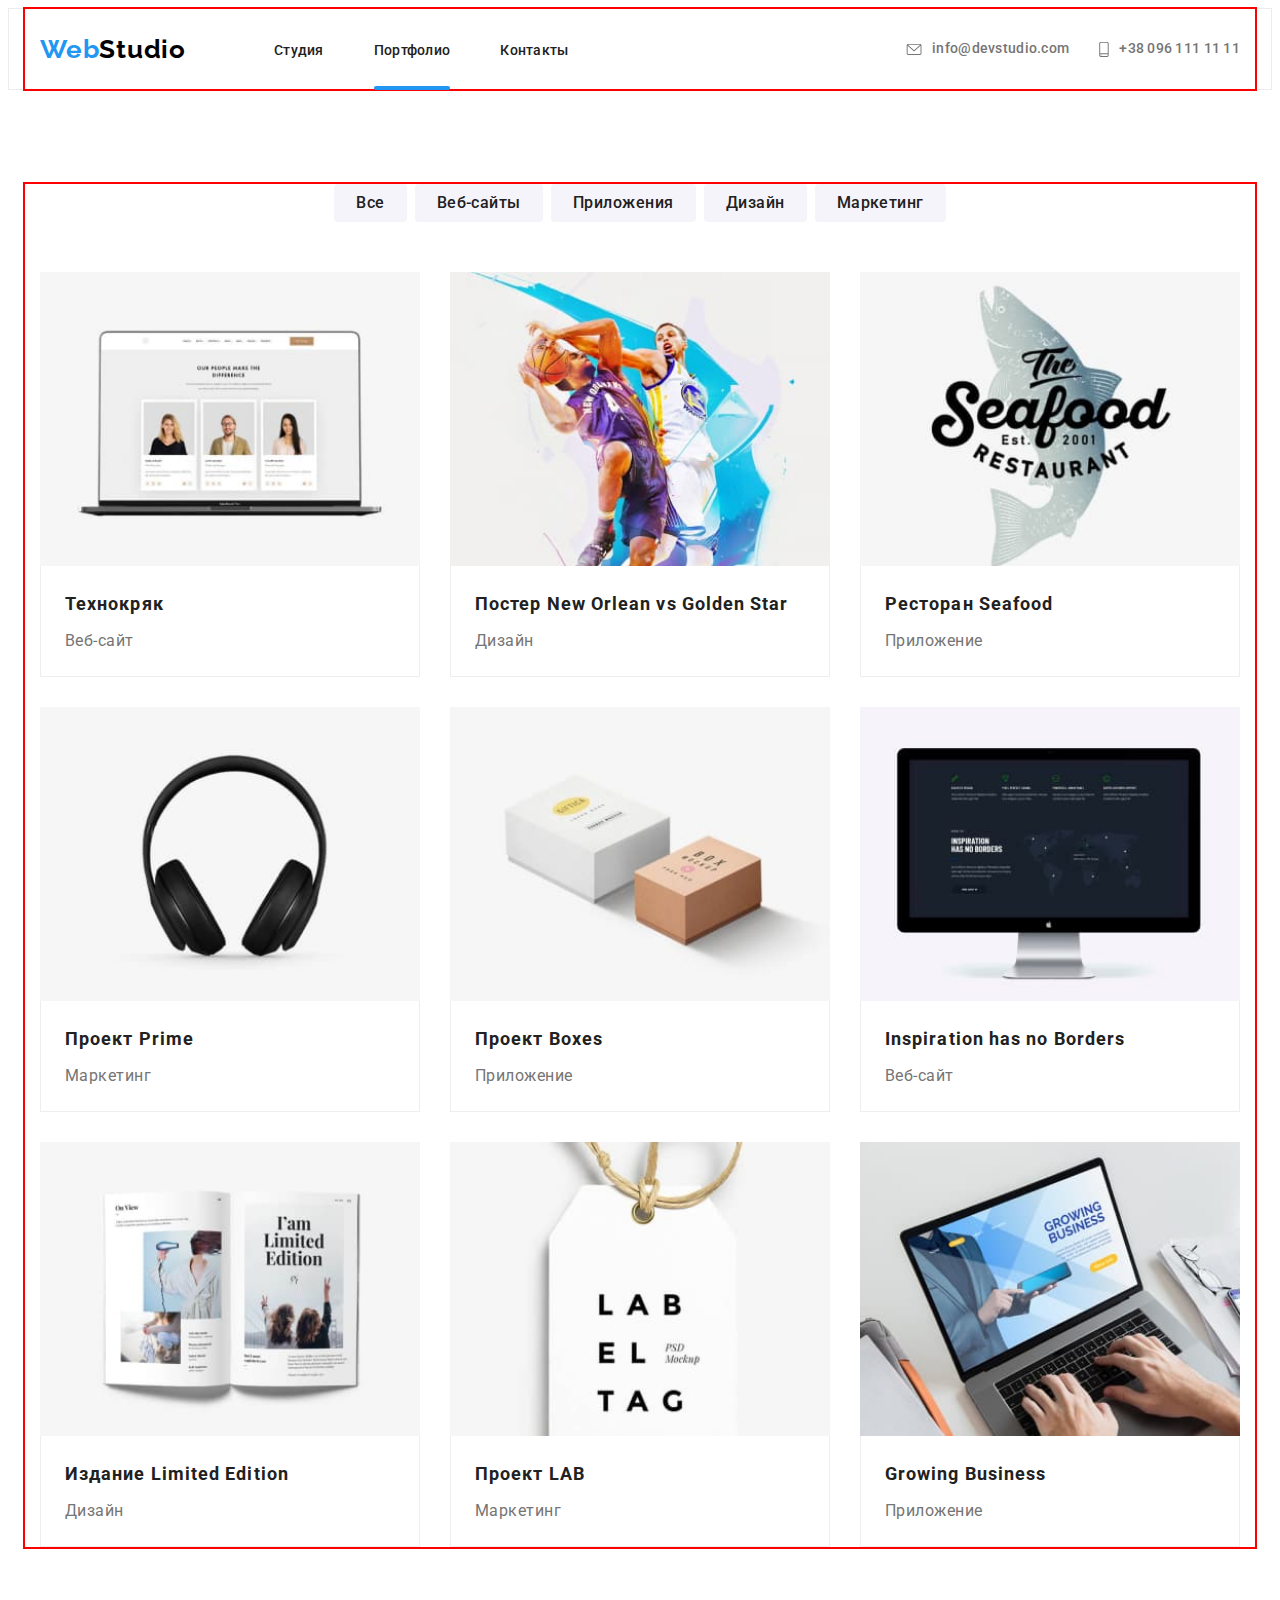
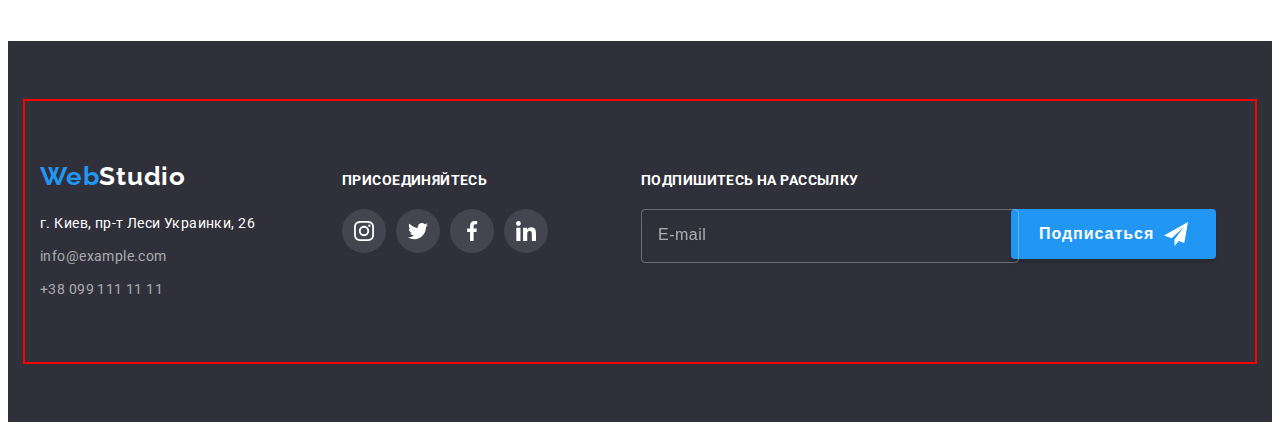
==== commit 3999c4c7: "готовый сайт" ====
--- a/portfolio.html
+++ b/portfolio.html
@@ -161,12 +161,30 @@
             <ul class="works-list list">
               <li class="works-item">
                 <div class="works-cover-wrap">
-                  <img
-                    src="./images/portfolio-work1.jpg"
-                    alt="технокряк"
-                    width="370"
-                    height="294"
-                  />
+                  <picture>
+                    <source
+                      srcset="
+                        ./images/portfolio-work1.jpg    1x,
+                        ./images/portfolio-work1-2x.jpg 2x
+                      "
+                      media="(min-width: 1200px)"
+                    />
+                    <source
+                      srcset="
+                        ./images/portfolio-work1-tab.jpg    1x,
+                        ./images/portfolio-work1-tab-2x.jpg 2x
+                      "
+                      media="(min-width: 768px)"
+                    />
+                    <source
+                      srcset="
+                        ./images/portfolio-work1-mob.jpg    1x,
+                        ./images/portfolio-work1-mob-2x.jpg 2x
+                      "
+                      media="(min-width: 320px)"
+                    />
+                    <img src="./images/portfolio-work1.jpg" alt="технокряк" />
+                  </picture>
                   <p class="works-over-text">
                     Ресурс предлагает комплексные предложения с разным уровнем
                     функционала и сервисов. Все это позволит посетителю получить
@@ -180,12 +198,30 @@
               </li>
               <li class="works-item">
                 <div class="works-cover-wrap">
-                  <img
-                    src="./images/portfolio-work2.jpg"
-                    alt="постер"
-                    width="370"
-                    height="294"
-                  />
+                  <picture>
+                    <source
+                      srcset="
+                        ./images/portfolio-work2.jpg    1x,
+                        ./images/portfolio-work2-2x.jpg 2x
+                      "
+                      media="(min-width: 1200px)"
+                    />
+                    <source
+                      srcset="
+                        ./images/portfolio-work2-tab.jpg    1x,
+                        ./images/portfolio-work2-tab-2x.jpg 2x
+                      "
+                      media="(min-width: 768px)"
+                    />
+                    <source
+                      srcset="
+                        ./images/portfolio-work2-mob.jpg    1x,
+                        ./images/portfolio-work2-mob-2x.jpg 2x
+                      "
+                      media="(min-width: 320px)"
+                    />
+                    <img src="./images/portfolio-work2.jpg" alt="постер" />
+                  </picture>
                   <p class="works-over-text">
                     Ресурс предлагает комплексные предложения с разным уровнем
                     функционала и сервисов. Все это позволит посетителю получить
@@ -199,12 +235,30 @@
               </li>
               <li class="works-item">
                 <div class="works-cover-wrap">
-                  <img
-                    src="./images/portfolio-work3.jpg"
-                    alt="ресторан"
-                    width="370"
-                    height="294"
-                  />
+                  <picture>
+                    <source
+                      srcset="
+                        ./images/portfolio-work3.jpg    1x,
+                        ./images/portfolio-work3-2x.jpg 2x
+                      "
+                      media="(min-width: 1200px)"
+                    />
+                    <source
+                      srcset="
+                        ./images/portfolio-work3-tab.jpg    1x,
+                        ./images/portfolio-work3-tab-2x.jpg 2x
+                      "
+                      media="(min-width: 768px)"
+                    />
+                    <source
+                      srcset="
+                        ./images/portfolio-work3-mob.jpg    1x,
+                        ./images/portfolio-work3-mob-2x.jpg 2x
+                      "
+                      media="(min-width: 320px)"
+                    />
+                    <img src="./images/portfolio-work3.jpg" alt="ресторан" />
+                  </picture>
                   <p class="works-over-text">
                     Ресурс предлагает комплексные предложения с разным уровнем
                     функционала и сервисов. Все это позволит посетителю получить
@@ -218,12 +272,33 @@
               </li>
               <li class="works-item">
                 <div class="works-cover-wrap">
-                  <img
-                    src="./images/portfolio-work4.jpg"
-                    alt="проект prime"
-                    width="370"
-                    height="294"
-                  />
+                  <picture>
+                    <source
+                      srcset="
+                        ./images/portfolio-work4.jpg    1x,
+                        ./images/portfolio-work4-2x.jpg 2x
+                      "
+                      media="(min-width: 1200px)"
+                    />
+                    <source
+                      srcset="
+                        ./images/portfolio-work4-tab.jpg    1x,
+                        ./images/portfolio-work4-tab-2x.jpg 2x
+                      "
+                      media="(min-width: 768px)"
+                    />
+                    <source
+                      srcset="
+                        ./images/portfolio-work4-mob.jpg    1x,
+                        ./images/portfolio-work4-mob-2x.jpg 2x
+                      "
+                      media="(min-width: 320px)"
+                    />
+                    <img
+                      src="./images/portfolio-work4.jpg"
+                      alt="проект prime"
+                    />
+                  </picture>
                   <p class="works-over-text">
                     Ресурс предлагает комплексные предложения с разным уровнем
                     функционала и сервисов. Все это позволит посетителю получить
@@ -237,12 +312,33 @@
               </li>
               <li class="works-item">
                 <div class="works-cover-wrap">
-                  <img
-                    src="./images/portfolio-work5.jpg"
-                    alt="проект boxes"
-                    width="370"
-                    height="294"
-                  />
+                  <picture>
+                    <source
+                      srcset="
+                        ./images/portfolio-work5.jpg    1x,
+                        ./images/portfolio-work5-2x.jpg 2x
+                      "
+                      media="(min-width: 1200px)"
+                    />
+                    <source
+                      srcset="
+                        ./images/portfolio-work5-tab.jpg    1x,
+                        ./images/portfolio-work5-tab-2x.jpg 2x
+                      "
+                      media="(min-width: 768px)"
+                    />
+                    <source
+                      srcset="
+                        ./images/portfolio-work5-mob.jpg    1x,
+                        ./images/portfolio-work5-mob-2x.jpg 2x
+                      "
+                      media="(min-width: 320px)"
+                    />
+                    <img
+                      src="./images/portfolio-work5.jpg"
+                      alt="проект boxes"
+                    />
+                  </picture>
                   <p class="works-over-text">
                     Ресурс предлагает комплексные предложения с разным уровнем
                     функционала и сервисов. Все это позволит посетителю получить
@@ -256,12 +352,33 @@
               </li>
               <li class="works-item">
                 <div class="works-cover-wrap">
-                  <img
-                    src="./images/portfolio-work6.jpg"
-                    alt="вебсайт inspiration"
-                    width="370"
-                    height="294"
-                  />
+                  <picture>
+                    <source
+                      srcset="
+                        ./images/portfolio-work6.jpg    1x,
+                        ./images/portfolio-work6-2x.jpg 2x
+                      "
+                      media="(min-width: 1200px)"
+                    />
+                    <source
+                      srcset="
+                        ./images/portfolio-work6-tab.jpg    1x,
+                        ./images/portfolio-work6-tab-2x.jpg 2x
+                      "
+                      media="(min-width: 768px)"
+                    />
+                    <source
+                      srcset="
+                        ./images/portfolio-work6-mob.jpg    1x,
+                        ./images/portfolio-work6-mob-2x.jpg 2x
+                      "
+                      media="(min-width: 320px)"
+                    />
+                    <img
+                      src="./images/portfolio-work6.jpg"
+                      alt="вебсайт inspiration"
+                    />
+                  </picture>
                   <p class="works-over-text">
                     Ресурс предлагает комплексные предложения с разным уровнем
                     функционала и сервисов. Все это позволит посетителю получить
@@ -275,12 +392,30 @@
               </li>
               <li class="works-item">
                 <div class="works-cover-wrap">
-                  <img
-                    src="./images/portfolio-work7.jpg"
-                    alt="издание"
-                    width="370"
-                    height="294"
-                  />
+                  <picture>
+                    <source
+                      srcset="
+                        ./images/portfolio-work7.jpg    1x,
+                        ./images/portfolio-work7-2x.jpg 2x
+                      "
+                      media="(min-width: 1200px)"
+                    />
+                    <source
+                      srcset="
+                        ./images/portfolio-work7-tab.jpg    1x,
+                        ./images/portfolio-work7-tab-2x.jpg 2x
+                      "
+                      media="(min-width: 768px)"
+                    />
+                    <source
+                      srcset="
+                        ./images/portfolio-work7-mob.jpg    1x,
+                        ./images/portfolio-work7-mob-2x.jpg 2x
+                      "
+                      media="(min-width: 320px)"
+                    />
+                    <img src="./images/portfolio-work7.jpg" alt="издание" />
+                  </picture>
                   <p class="works-over-text">
                     Ресурс предлагает комплексные предложения с разным уровнем
                     функционала и сервисов. Все это позволит посетителю получить
@@ -294,12 +429,30 @@
               </li>
               <li class="works-item">
                 <div class="works-cover-wrap">
-                  <img
-                    src="./images/portfolio-work8.jpg"
-                    alt="проект lab"
-                    width="370"
-                    height="294"
-                  />
+                  <picture>
+                    <source
+                      srcset="
+                        ./images/portfolio-work8.jpg    1x,
+                        ./images/portfolio-work8-2x.jpg 2x
+                      "
+                      media="(min-width: 1200px)"
+                    />
+                    <source
+                      srcset="
+                        ./images/portfolio-work8-tab.jpg    1x,
+                        ./images/portfolio-work8-tab-2x.jpg 2x
+                      "
+                      media="(min-width: 768px)"
+                    />
+                    <source
+                      srcset="
+                        ./images/portfolio-work8-mob.jpg    1x,
+                        ./images/portfolio-work8-mob-2x.jpg 2x
+                      "
+                      media="(min-width: 320px)"
+                    />
+                    <img src="./images/portfolio-work8.jpg" alt="проект lab" />
+                  </picture>
                   <p class="works-over-text">
                     Ресурс предлагает комплексные предложения с разным уровнем
                     функционала и сервисов. Все это позволит посетителю получить
@@ -313,12 +466,33 @@
               </li>
               <li class="works-item">
                 <div class="works-cover-wrap">
-                  <img
-                    src="./images/portfolio-work9.jpg"
-                    alt="приложение growing"
-                    width="370"
-                    height="294"
-                  />
+                  <picture>
+                    <source
+                      srcset="
+                        ./images/portfolio-work9.jpg    1x,
+                        ./images/portfolio-work9-2x.jpg 2x
+                      "
+                      media="(min-width: 1200px)"
+                    />
+                    <source
+                      srcset="
+                        ./images/portfolio-work9-tab.jpg    1x,
+                        ./images/portfolio-work9-tab-2x.jpg 2x
+                      "
+                      media="(min-width: 768px)"
+                    />
+                    <source
+                      srcset="
+                        ./images/portfolio-work9-mob.jpg    1x,
+                        ./images/portfolio-work9-mob-2x.jpg 2x
+                      "
+                      media="(min-width: 320px)"
+                    />
+                    <img
+                      src="./images/portfolio-work9.jpg"
+                      alt="приложение growing"
+                    />
+                  </picture>
                   <p class="works-over-text">
                     Ресурс предлагает комплексные предложения с разным уровнем
                     функционала и сервисов. Все это позволит посетителю получить
--- a/css/main.css
+++ b/css/main.css
@@ -558,11 +558,6 @@
   padding-bottom: 27px;
 }
 
-.team-content {
-  padding-top: 60px;
-  padding-bottom: 60px;
-}
-
 .team {
   background-color: #F5F4FA;
 }
@@ -685,14 +680,32 @@
 }
 
 .clients-list {
-  display: flex;
+  flex-wrap: wrap;
+  justify-content: center;
+  display: flex;
+  gap: 30px;
+}
+
+.clients-list__item {
+  width: calc(50% - 15px);
+  max-width: 210px;
+}
+@media screen and (min-width: 768px) {
+  .clients-list__item {
+    width: calc(33.3333333333% - 15px);
+    max-width: 226px;
+  }
+}
+@media screen and (min-width: 1200px) {
+  .clients-list__item {
+    max-width: 170px;
+  }
 }
 
 .clients-list__link {
   display: flex;
   justify-content: center;
   align-items: center;
-  width: 170px;
   height: 92px;
   border: 1px solid #AFB1B8;
   border-radius: 4px;
@@ -702,10 +715,6 @@
   transition-property: border-color;
   transition-duration: 250ms;
   transition-timing-function: cubic-bezier(0.4, 0, 0.2, 1);
-}
-
-.clients-list__item + .clients-list__item {
-  margin-left: var(--typical-gap);
 }
 
 .clients-list__icon {
@@ -978,8 +987,28 @@
 
 .menu .menu-list {
   display: flex;
-  justify-content: center;
-  margin-bottom: 50px;
+  flex-wrap: wrap;
+  margin-bottom: 40px;
+}
+@media screen and (min-width: 768px) {
+  .menu .menu-list {
+    justify-content: center;
+    margin-bottom: 30px;
+  }
+}
+@media screen and (min-width: 1200px) {
+  .menu .menu-list {
+    margin-bottom: 50px;
+  }
+}
+
+.menu-item:nth-child(-n+3) {
+  margin-bottom: 15px;
+}
+@media screen and (min-width: 768px) {
+  .menu-item:nth-child(-n+3) {
+    margin-bottom: 0;
+  }
 }
 
 .menu-item:not(:last-child) {
@@ -988,17 +1017,39 @@
 
 .works-list {
   display: flex;
-  flex-wrap: wrap;
-  margin-left: -30px;
+  flex-wrap: nowrap;
+  flex-direction: column;
+}
+@media screen and (min-width: 768px) {
+  .works-list {
+    flex-wrap: wrap;
+    justify-content: space-between;
+    flex-direction: row;
+  }
+}
+@media screen and (min-width: 1200px) {
+  .works-list {
+    margin-left: -30px;
+  }
 }
 
 .works-item {
-  width: calc(33.3333333333% - 30px);
-  margin-left: 30px;
   cursor: pointer;
   display: flex;
   flex-direction: column;
   overflow: hidden;
+  width: 100%;
+}
+@media screen and (min-width: 768px) {
+  .works-item {
+    width: calc(50% - 15px);
+  }
+}
+@media screen and (min-width: 1200px) {
+  .works-item {
+    width: calc(33.3333333333% - 30px);
+    margin-left: 30px;
+  }
 }
 .works-item:hover, .works-item:focus {
   background: #FFFFFF;
@@ -1007,8 +1058,13 @@
   transition-duration: 250ms;
   transition-timing-function: cubic-bezier(0.4, 0, 0.2, 1);
 }
-.works-item:nth-child(-n+6) {
-  margin-bottom: var(--typical-gap);
+.works-item:not(:last-child) {
+  margin-bottom: 30px;
+}
+@media screen and (min-width: 1200px) {
+  .works-item:nth-child(n+7) {
+    margin-bottom: 0;
+  }
 }
 
 .works-cover-wrap {
@@ -1021,7 +1077,7 @@
   position: absolute;
   height: 100%;
   padding: 63px 24px;
-  top: 0;
+  top: 1px;
   left: 0;
   font-weight: 400;
   font-size: 18px;
@@ -1057,6 +1113,7 @@
   border: 1px solid #EEEEEE;
   padding: 20px 24px;
   border-top: 0;
+  flex-grow: 1;
 }
 
 .backdrop {
@@ -1083,14 +1140,20 @@
   top: 50%;
   left: 50%;
   transform: rotate(360deg) translate(-50%, -50%) scale(1);
-  width: 528px;
-  min-height: 581px;
+  width: 450px;
+  min-height: 609px;
   background-color: #FFFFFF;
   border-radius: 7px;
   transition: transform 400ms;
   padding-top: 44px;
   padding-right: 40px;
   padding-left: 40px;
+}
+@media screen and (min-width: 1200px) {
+  .modal {
+    width: 528px;
+    min-height: 581px;
+  }
 }
 
 .modal__button-close {
@@ -1204,8 +1267,8 @@
 
 .modal-form__checkbox-label {
   font-weight: 400;
-  font-size: 14px;
-  line-height: 1.71;
+  font-size: 12px;
+  line-height: 1.16;
   letter-spacing: 0.03em;
   color: #757575;
   display: flex;
@@ -1219,6 +1282,12 @@
   border: 2px solid #212121;
   border-radius: 2px;
   margin-right: 8.38px;
+}
+@media screen and (min-width: 1200px) {
+  .modal-form__checkbox-label {
+    font-size: 14px;
+    line-height: 1.71;
+  }
 }
 
 .modal-form__checkbox-icon:checked + .modal-form__checkbox-label::before {
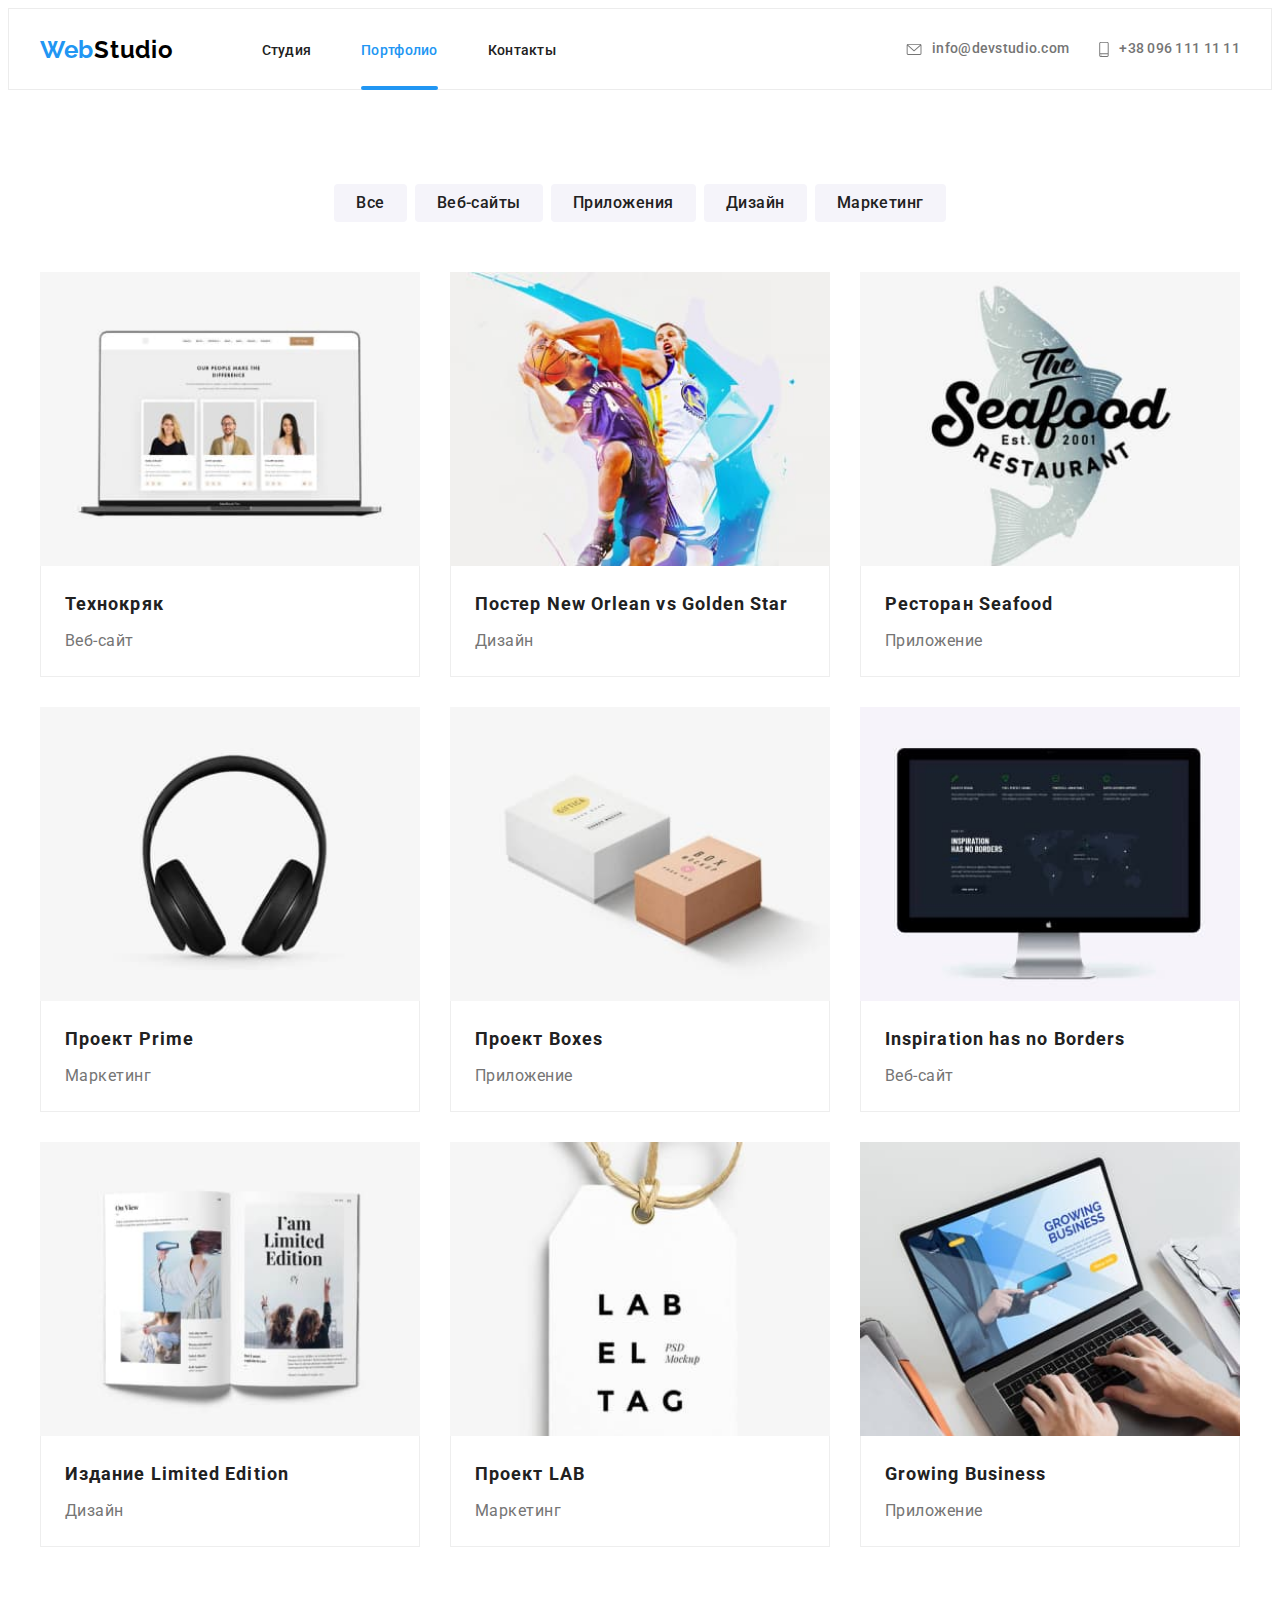
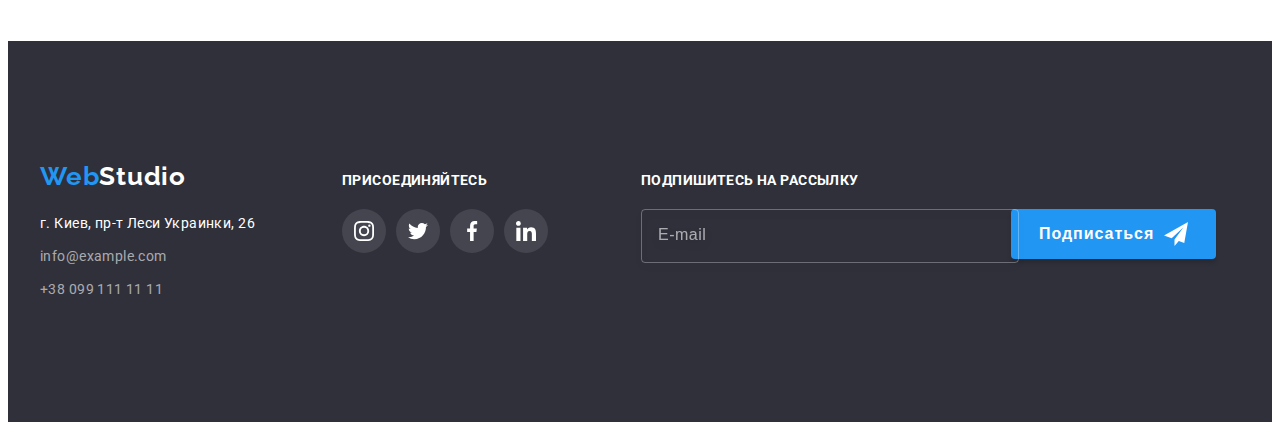
==== commit e6407694: "готовый проект" ====
--- a/portfolio.html
+++ b/portfolio.html
@@ -23,11 +23,13 @@
   <body>
     <header class="header header-border">
       <div class="container">
-        <a href="./index.html" class="link header__logo-link">
-          <div class="header__logo">
-            Web<span class="header__logo-studio">Studio</span>
-          </div>
-        </a>
+        <div class="logo">
+          <a href="./index.html" class="link header__logo-link">
+            <span class="header__logo">
+              Web<span class="header__logo-studio">Studio</span>
+            </span>
+          </a>
+        </div>
         <nav class="nav">
           <ul class="nav-list list">
             <li class="nav-list__item">
@@ -514,11 +516,13 @@
         <div class="footer-content">
           <div class="footer-wrap">
             <div class="contacts-block">
-              <a href="./index.html" class="logo-link link">
-                <div class="logo-link__text">
-                  Web<span class="logo-link__studio">Studio</span>
-                </div>
-              </a>
+              <div class="footer-logo">
+                <a href="./index.html" class="logo-link link">
+                  <span class="logo-link__text">
+                    Web<span class="logo-link__studio">Studio</span>
+                  </span>
+                </a>
+              </div>
               <address class="address">
                 <ul class="address-list list">
                   <li class="address-list__item">
--- a/css/main.css
+++ b/css/main.css
@@ -58,7 +58,6 @@
   padding-left: 15px;
   padding-right: 15px;
   margin: 0 auto;
-  outline: 2px solid red;
 }
 @media screen and (min-width: 480px) {
   .container {
@@ -115,6 +114,21 @@
 @media screen and (min-width: 1200px) {
   .contact {
     flex-direction: row;
+  }
+}
+
+.logo {
+  margin-right: 93px;
+}
+@media screen and (min-width: 768px) {
+  .logo {
+    margin-right: 88px;
+  }
+}
+@media screen and (min-width: 1200px) {
+  .logo {
+    font-size: 26px;
+    line-height: 1.19;
   }
 }
 
@@ -124,19 +138,7 @@
   font-size: 24px;
   line-height: 1.16;
   letter-spacing: 0.03em;
-  margin-right: 93px;
   color: var(--accent-color);
-}
-@media screen and (min-width: 768px) {
-  .header__logo {
-    margin-right: 88px;
-  }
-}
-@media screen and (min-width: 1200px) {
-  .header__logo {
-    font-size: 26px;
-    line-height: 1.19;
-  }
 }
 
 .header__logo-studio {
@@ -155,6 +157,9 @@
   transition-property: color;
   transition-duration: 250ms;
   transition-timing-function: cubic-bezier(0.4, 0, 0.2, 1);
+}
+.nav-list__link.active {
+  color: var(--accent-color);
 }
 .nav-list__link.active::after {
   content: "";
@@ -322,6 +327,11 @@
   letter-spacing: 0.02em;
   color: #2196F3;
 }
+@media screen and (max-width: 479px) {
+  .mob-menu-contact__link-tel {
+    font-size: 30px;
+  }
+}
 
 .mob-menu-contact__link {
   font-weight: 500;
@@ -357,6 +367,11 @@
   line-height: 1.22;
   letter-spacing: 0.02em;
   color: #2196F3;
+}
+@media screen and (max-width: 479px) {
+  .mob-menu-soc__link {
+    font-size: 12px;
+  }
 }
 
 .section {
@@ -463,9 +478,6 @@
   margin-bottom: 30px;
 }
 
-.about-list {
-  margin-bottom: -30px;
-}
 @media screen and (min-width: 768px) {
   .about-list {
     display: flex;
@@ -477,6 +489,9 @@
 .about-list__item {
   margin-bottom: 30px;
 }
+.about-list__item:last-child {
+  margin-bottom: 0;
+}
 @media screen and (min-width: 768px) {
   .about-list__item {
     width: calc(50% - 30px);
@@ -514,6 +529,12 @@
   line-height: 1.71;
   letter-spacing: 0.03em;
   color: var(--second-main-color);
+}
+
+@media screen and (max-width: 1200px) {
+  .work {
+    display: none;
+  }
 }
 
 .work__title, .team__title, .clients__title {
@@ -727,13 +748,16 @@
   transition-timing-function: cubic-bezier(0.4, 0, 0.2, 1);
 }
 
+.footer-logo {
+  margin-bottom: 20px;
+}
+
 .logo-link__text {
   font-family: "Raleway", sans-serif;
   font-weight: 700;
   font-size: 24px;
   line-height: 1.16;
   letter-spacing: 0.03em;
-  margin-bottom: 20px;
   color: var(--accent-color);
 }
 @media screen and (min-width: 1200px) {
@@ -1149,6 +1173,12 @@
   padding-right: 40px;
   padding-left: 40px;
 }
+@media screen and (max-width: 479px) {
+  .modal {
+    width: 290px;
+    min-height: 580px;
+  }
+}
 @media screen and (min-width: 1200px) {
   .modal {
     width: 528px;
@@ -1186,6 +1216,12 @@
   letter-spacing: 0.03em;
   color: #212121;
   margin-bottom: 12px;
+}
+@media screen and (max-width: 479px) {
+  .modal__title {
+    font-size: 16px;
+    letter-spacing: 0.04em;
+  }
 }
 
 .modal-form__input {
@@ -1282,6 +1318,14 @@
   border: 2px solid #212121;
   border-radius: 2px;
   margin-right: 8.38px;
+  flex-shrink: 0;
+}
+@media screen and (max-width: 479px) {
+  .modal-form__checkbox-label {
+    font-size: 9px;
+    line-height: 1.16;
+    letter-spacing: 0.09em;
+  }
 }
 @media screen and (min-width: 1200px) {
   .modal-form__checkbox-label {
@@ -1316,4 +1360,9 @@
   border-radius: 4px;
   padding: 10px 55px;
   margin-top: 30px;
+}
+@media screen and (max-width: 479px) {
+  .modal-form__checkbox-btn {
+    padding: 8px 20px;
+  }
 }/*# sourceMappingURL=main.css.map */